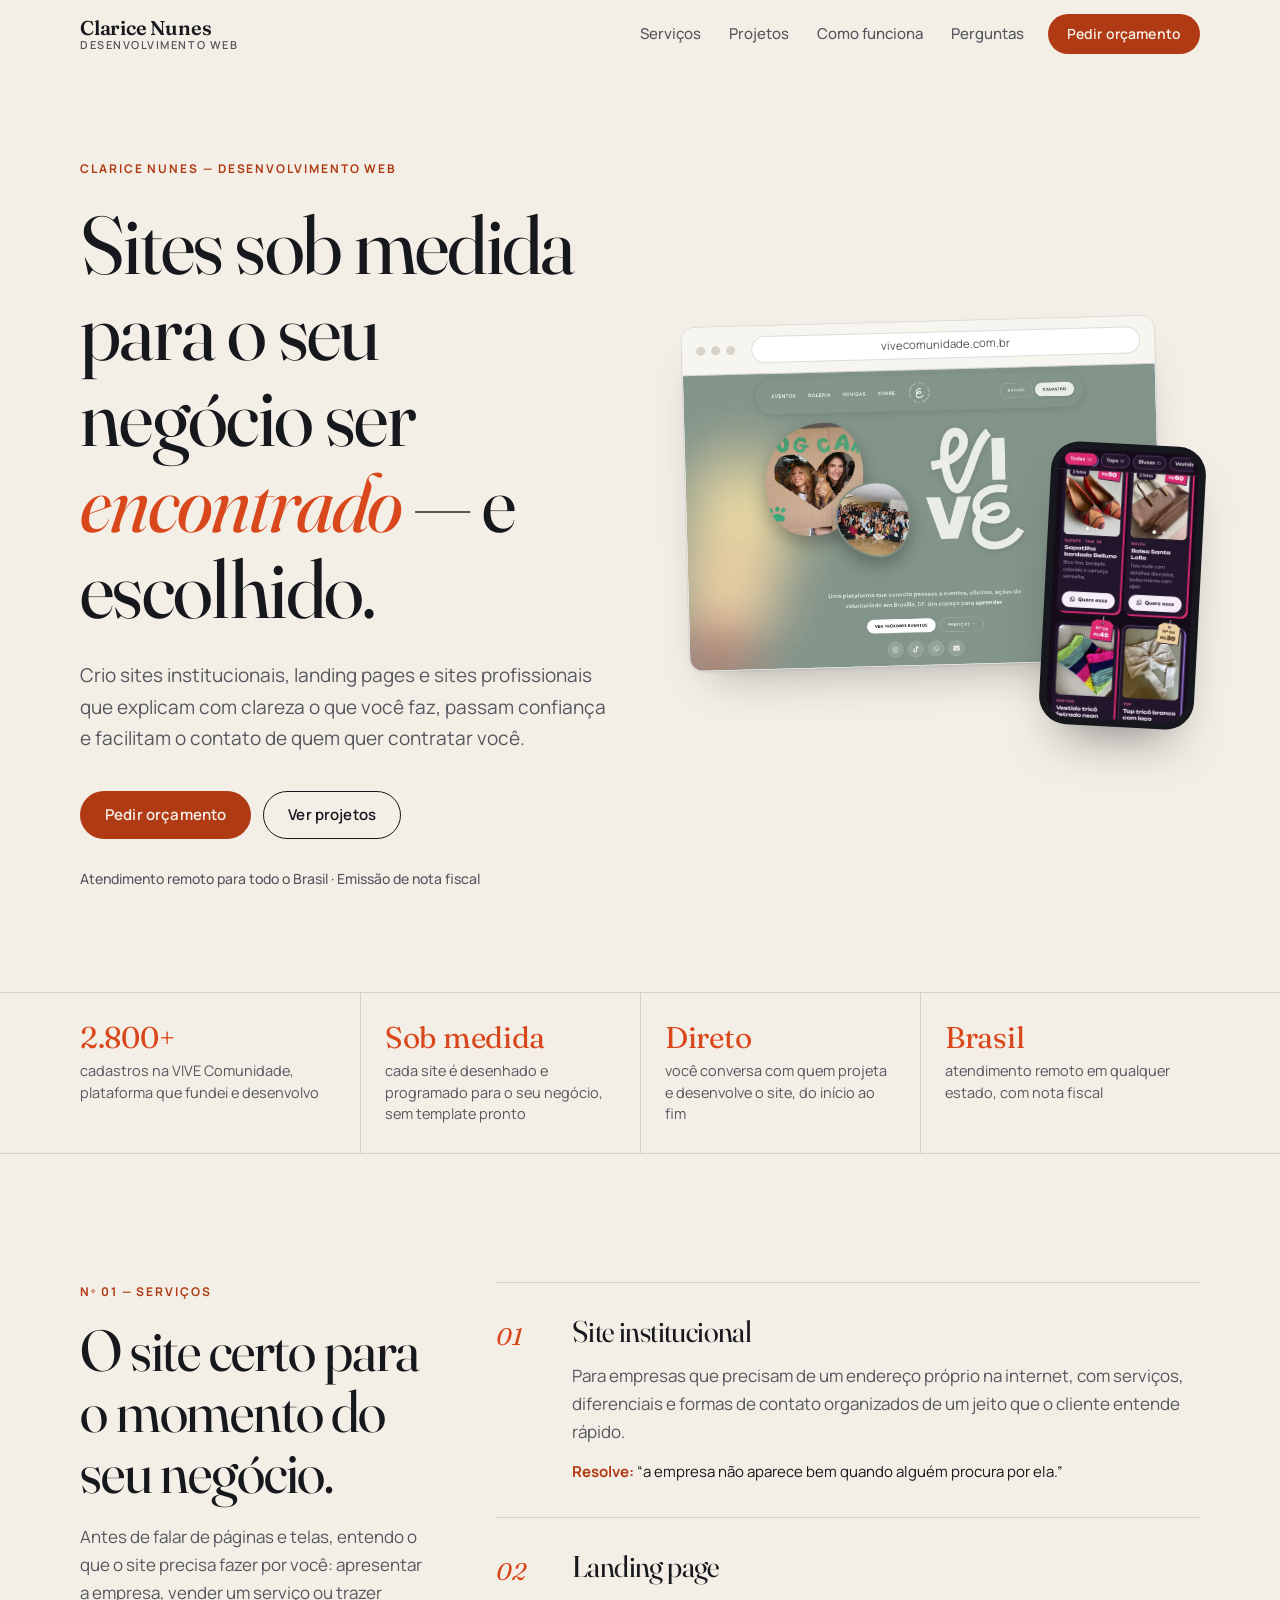
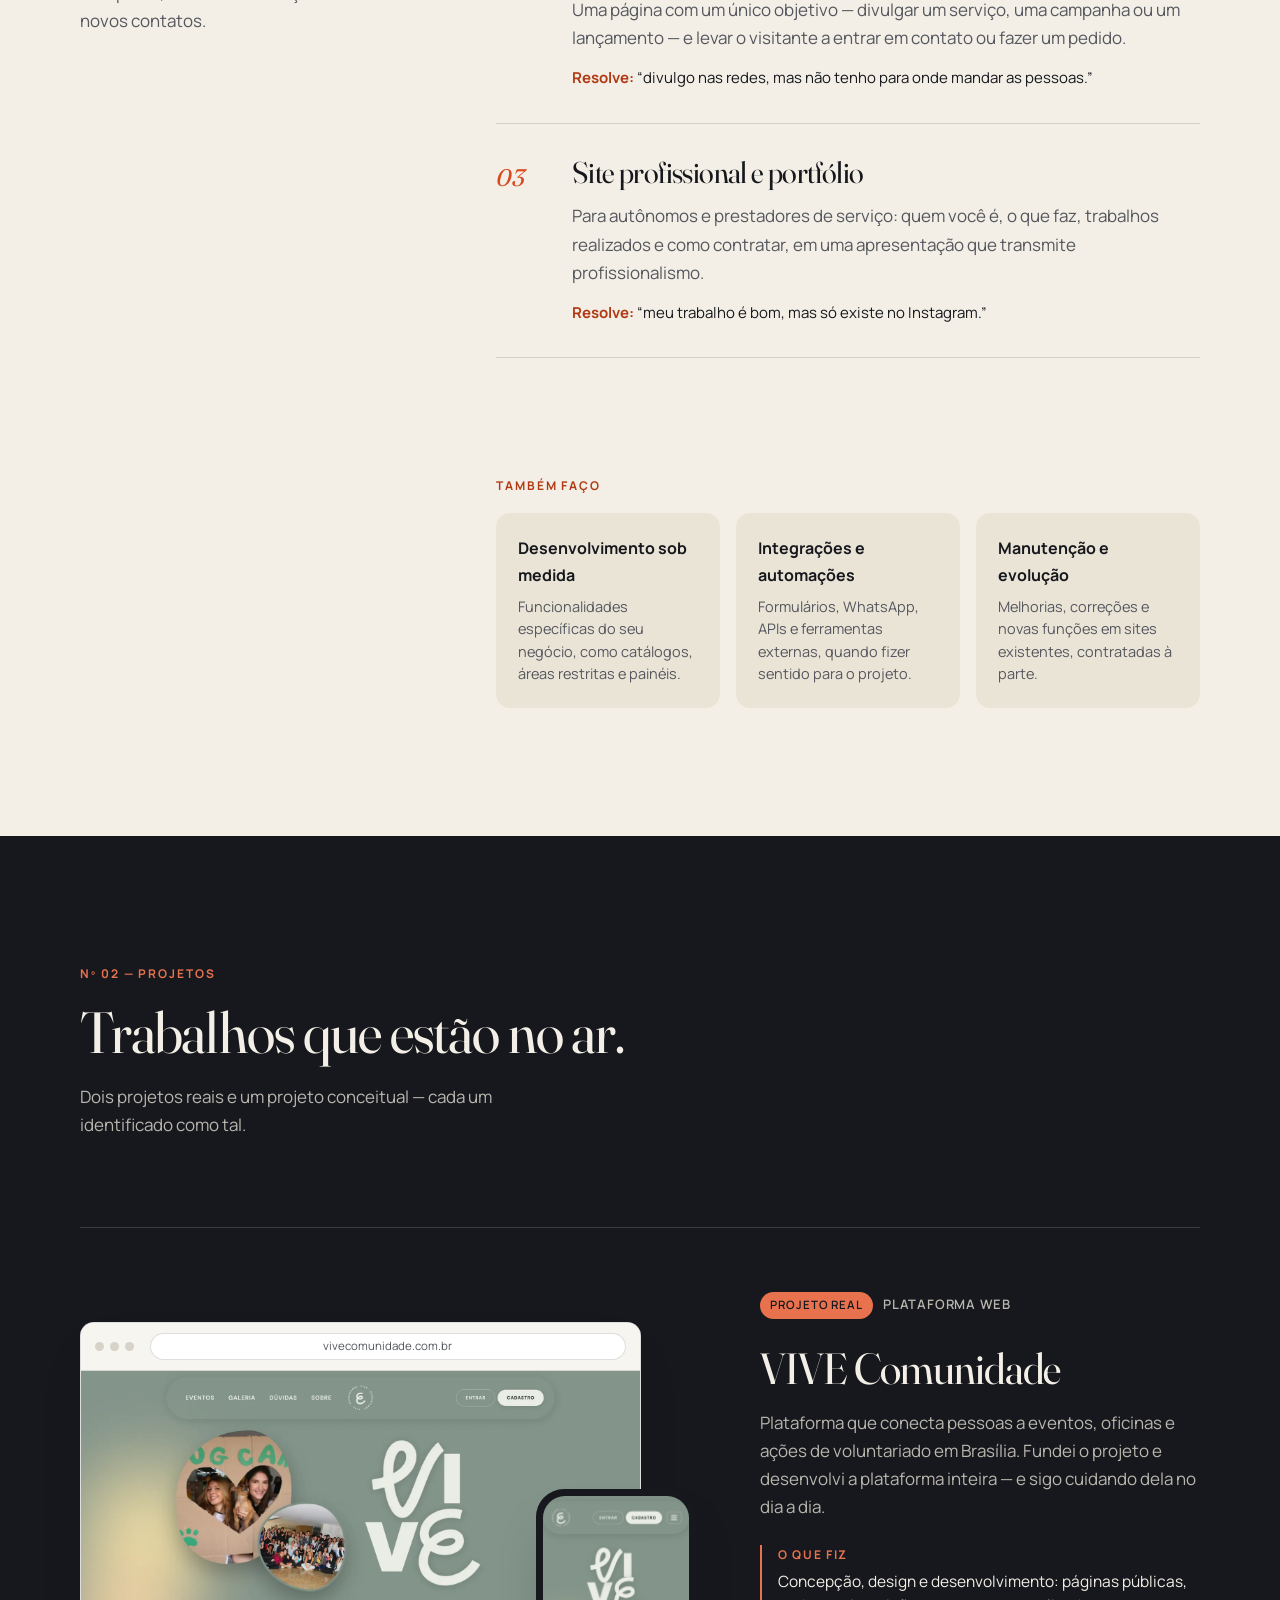
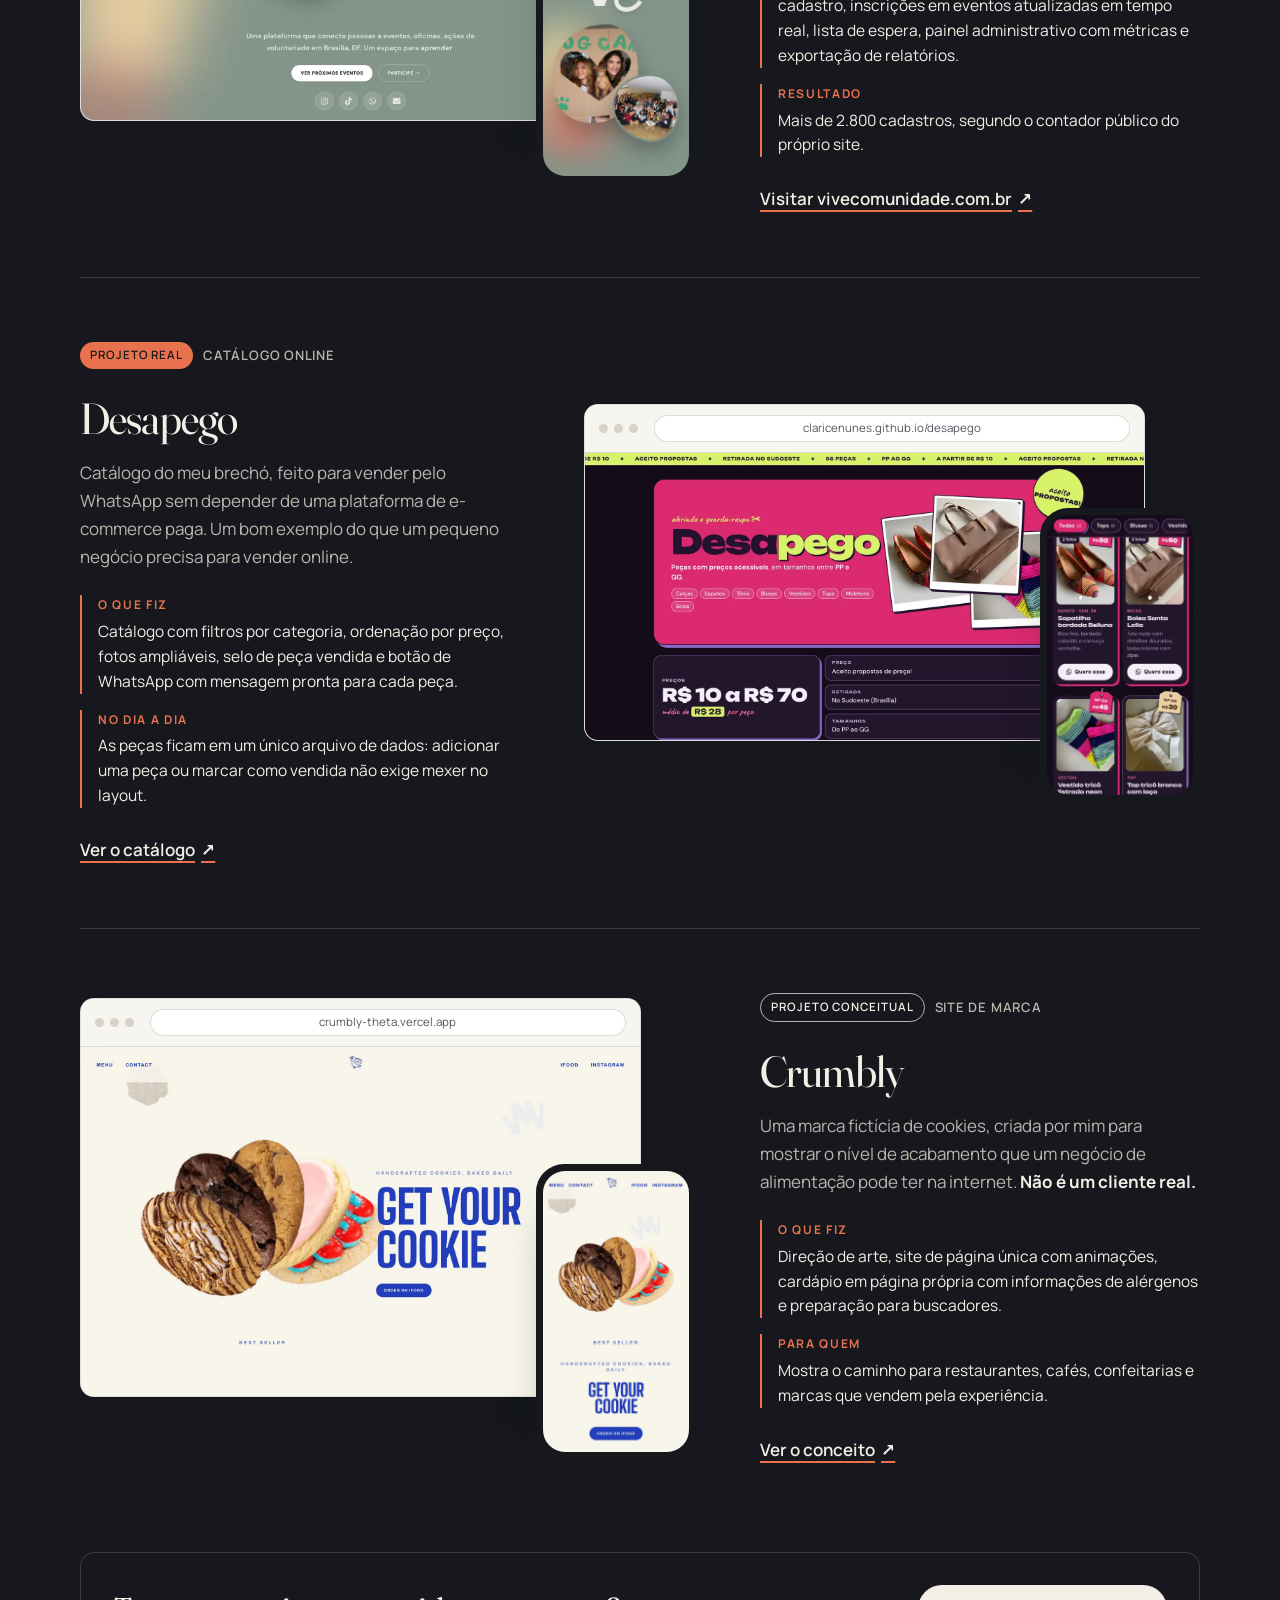
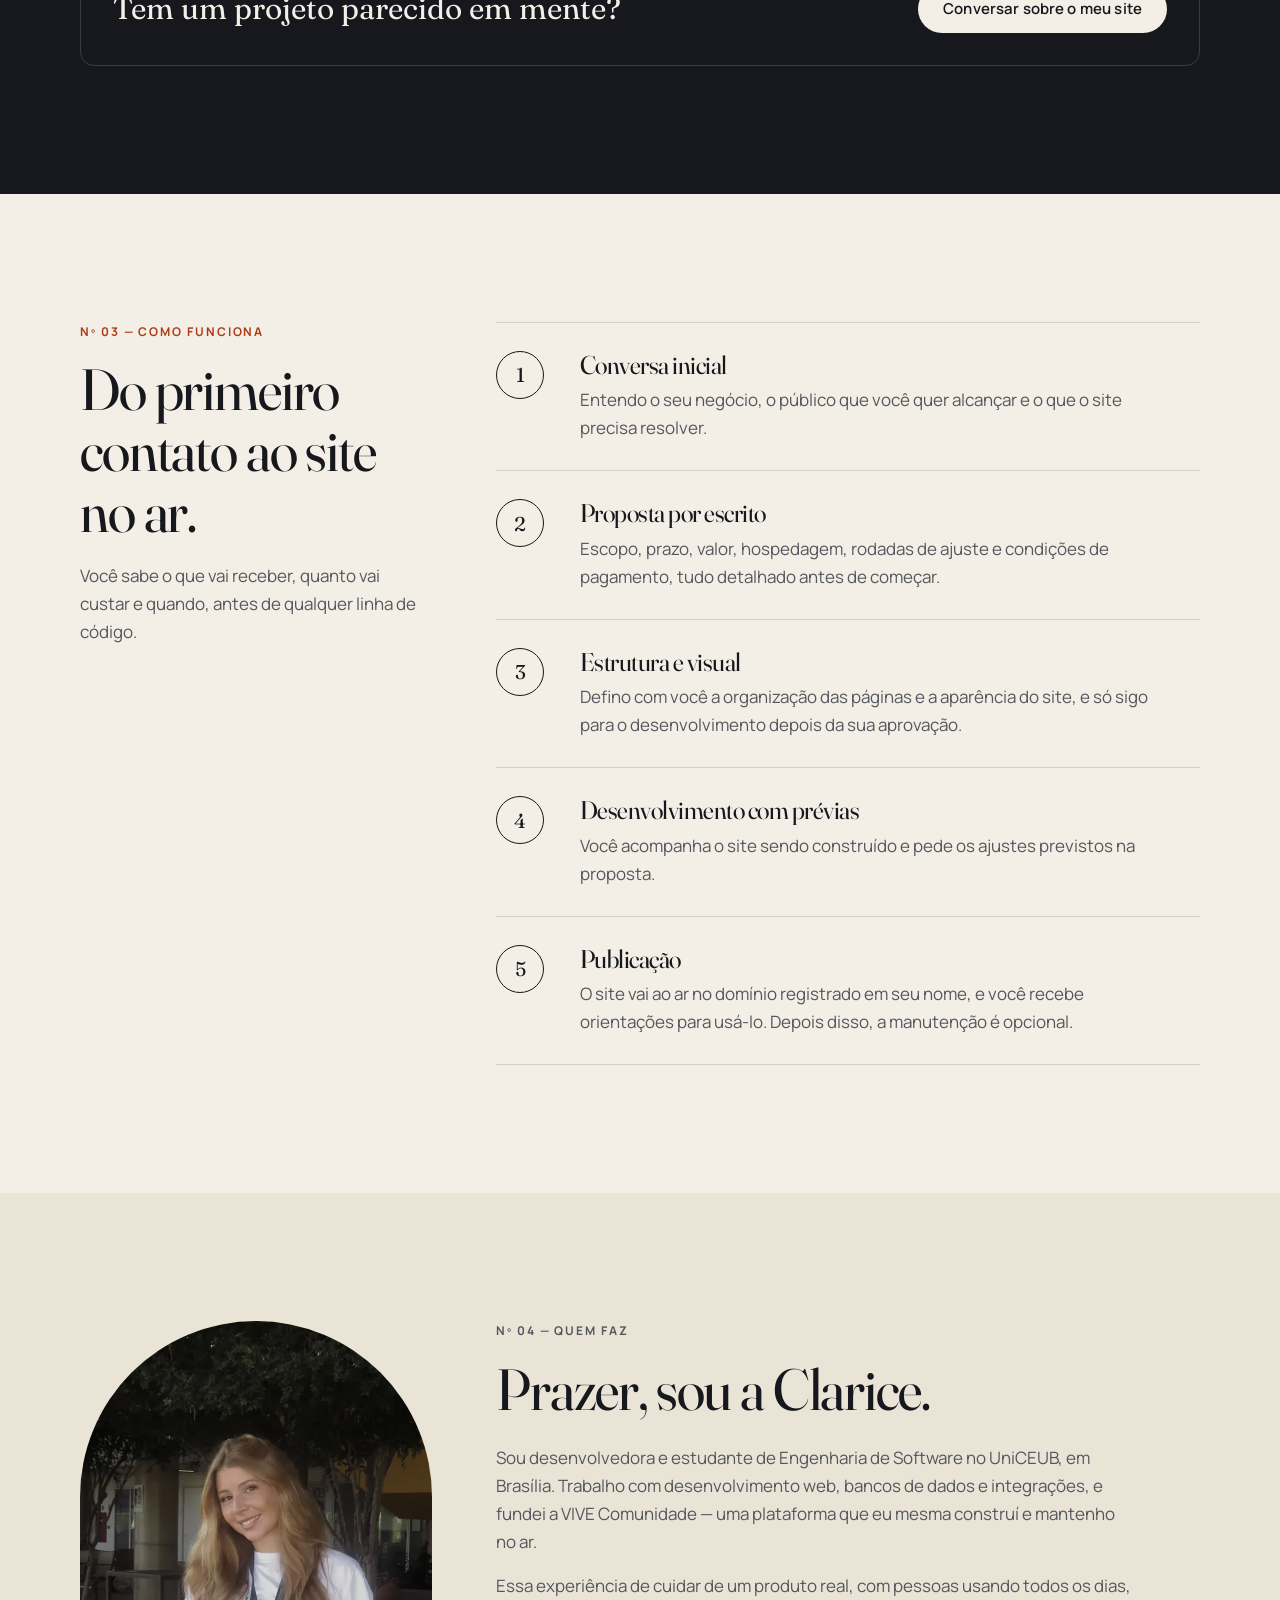
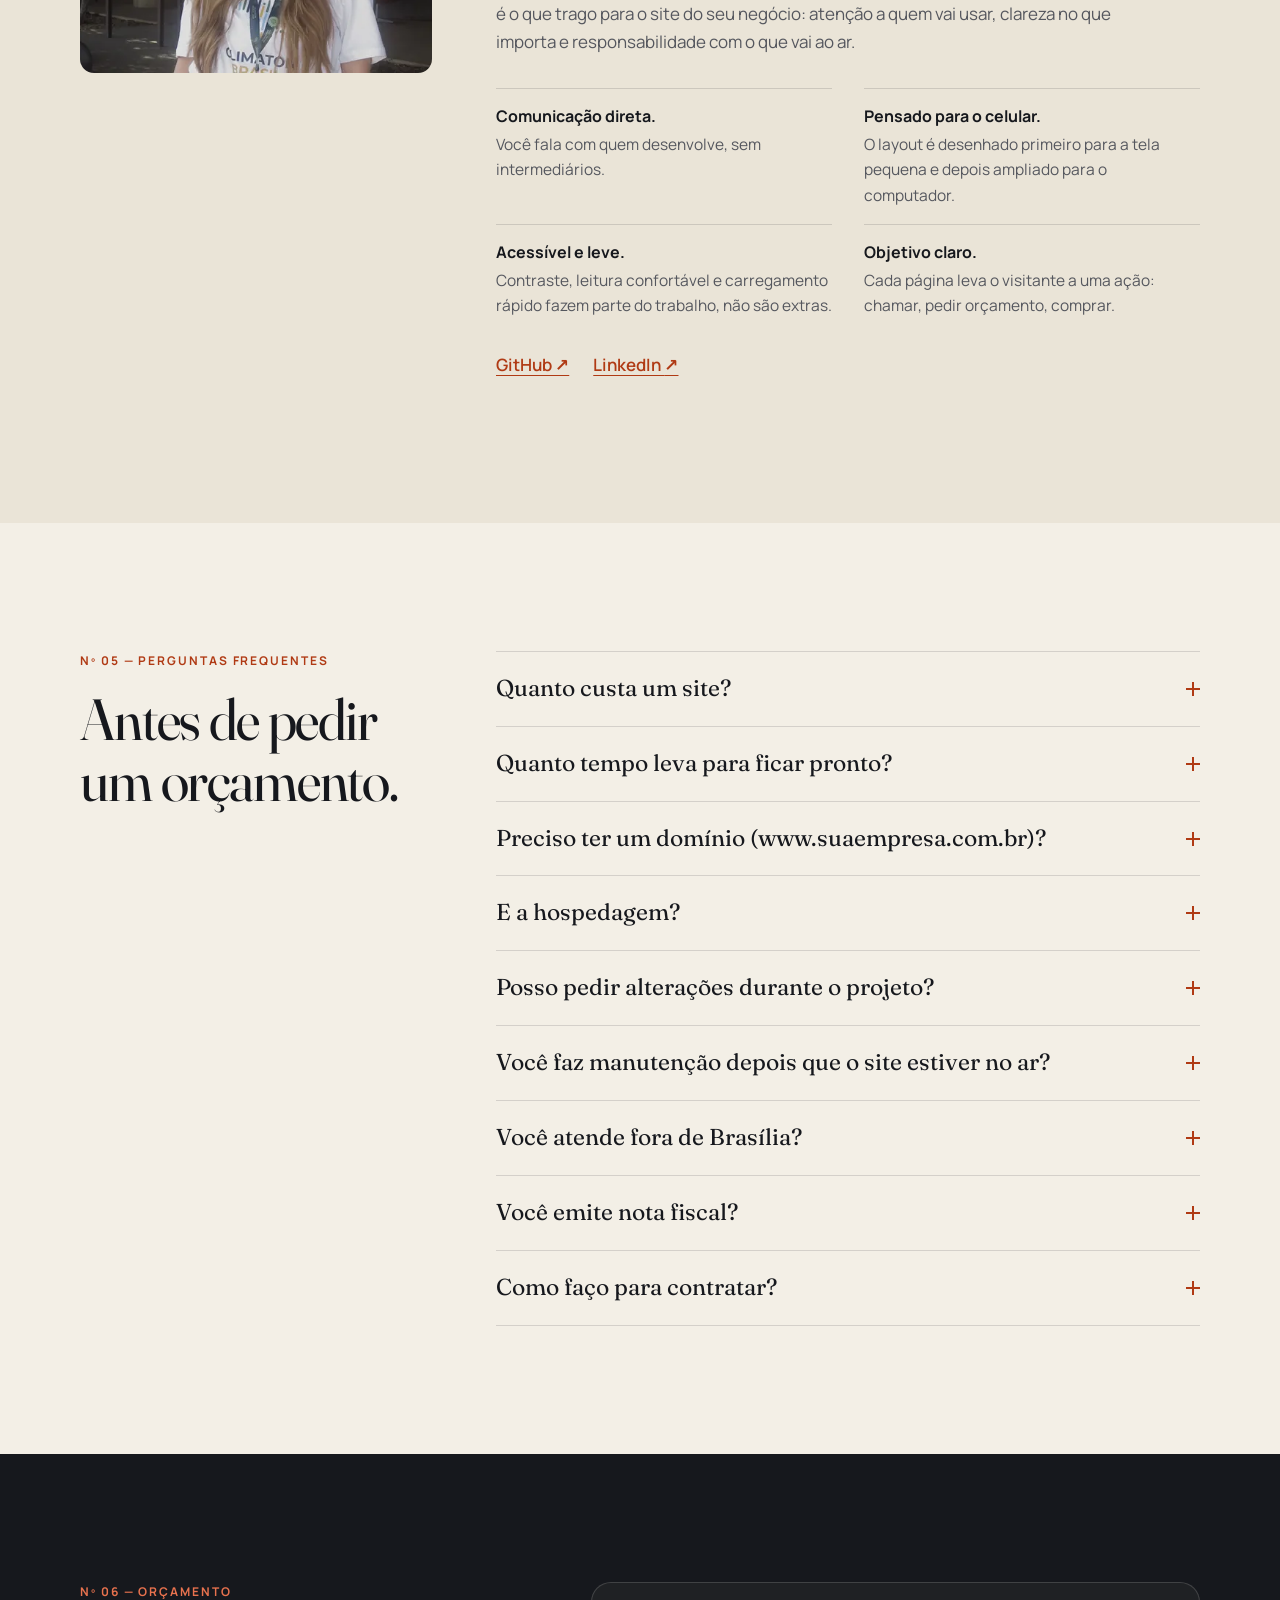
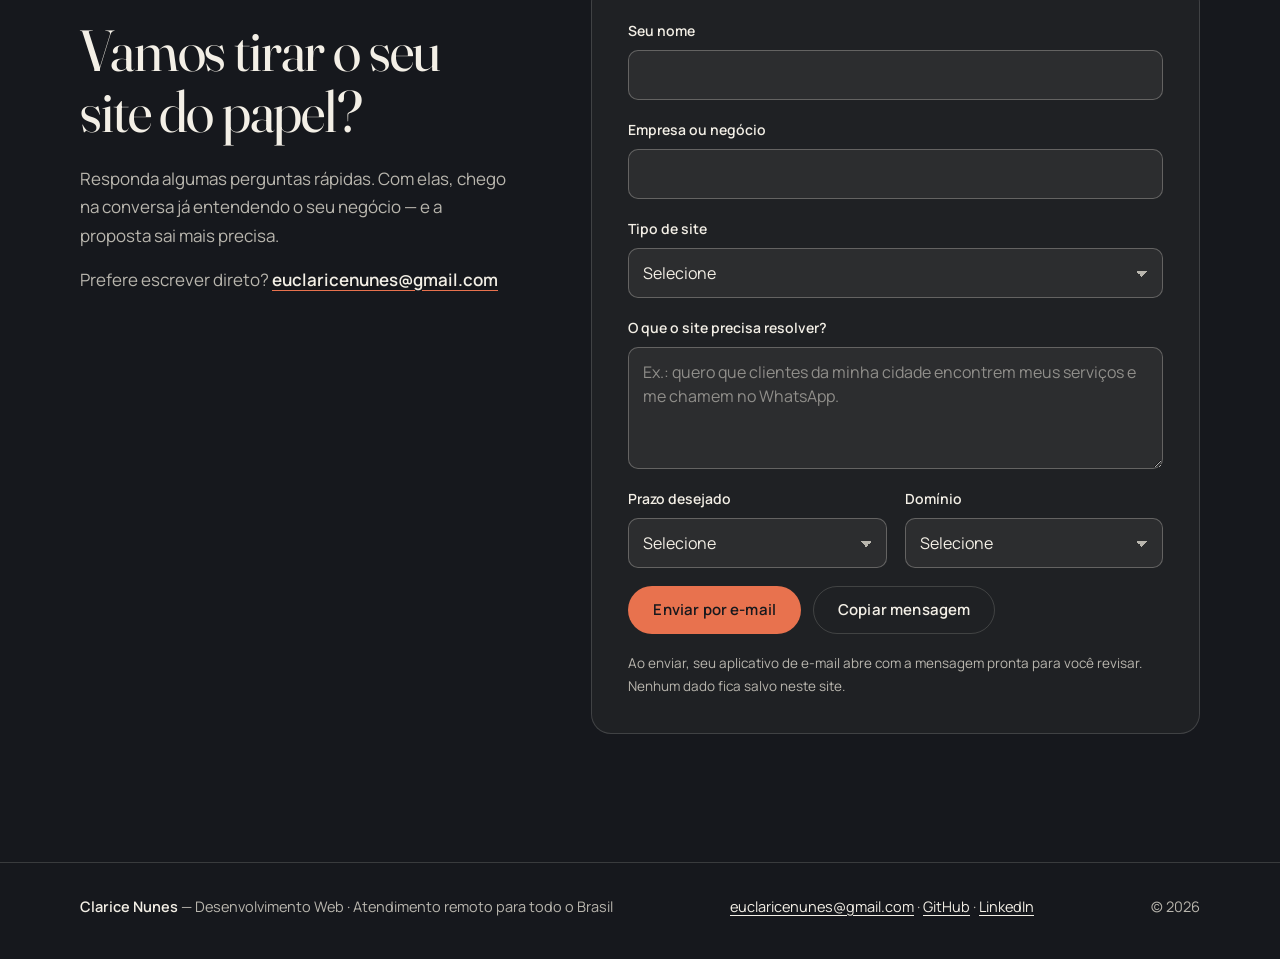
==== sites/index.html @ 747d2c9a "feat: add commercial web development site under /sites/ Standalone page (HTML, CSS and vanilla JS) p" ====
<!DOCTYPE html>
<html lang="pt-BR">
<head>
  <meta charset="UTF-8" />
  <meta name="viewport" content="width=device-width, initial-scale=1.0" />
  <title>Criação de sites sob medida para negócios — Clarice Nunes, Desenvolvimento Web</title>
  <meta name="description" content="Sites institucionais, landing pages e sites profissionais feitos sob medida para empresas, pequenos negócios e autônomos. Atendimento remoto para todo o Brasil, com proposta por escrito antes de começar." />
  <meta name="author" content="Clarice Nunes" />
  <link rel="canonical" href="https://claricenunes.github.io/sites/" />
  <meta name="theme-color" content="#F3EFE6" />

  <!-- Open Graph / compartilhamento -->
  <meta property="og:type" content="website" />
  <meta property="og:locale" content="pt_BR" />
  <meta property="og:site_name" content="Clarice Nunes — Desenvolvimento Web" />
  <meta property="og:title" content="Clarice Nunes — Desenvolvimento Web" />
  <meta property="og:description" content="Sites sob medida para o seu negócio ser encontrado — e escolhido. Atendimento remoto para todo o Brasil." />
  <meta property="og:url" content="https://claricenunes.github.io/sites/" />
  <meta property="og:image" content="https://claricenunes.github.io/sites/og-image.jpg" />
  <meta property="og:image:width" content="1200" />
  <meta property="og:image:height" content="630" />
  <meta property="og:image:alt" content="Clarice Nunes — Desenvolvimento Web. Sites sob medida para negócios." />
  <meta name="twitter:card" content="summary_large_image" />
  <meta name="twitter:title" content="Clarice Nunes — Desenvolvimento Web" />
  <meta name="twitter:description" content="Sites sob medida para o seu negócio ser encontrado — e escolhido." />
  <meta name="twitter:image" content="https://claricenunes.github.io/sites/og-image.jpg" />

  <link rel="icon" href="data:image/svg+xml,<svg xmlns='http://www.w3.org/2000/svg' viewBox='0 0 32 32'><rect width='32' height='32' rx='7' fill='%2316181D'/><text x='50%25' y='56%25' dominant-baseline='middle' text-anchor='middle' font-family='Georgia,serif' font-size='17' font-style='italic' fill='%23E8724E'>cn</text></svg>" />

  <link rel="preconnect" href="https://fonts.googleapis.com" />
  <link rel="preconnect" href="https://fonts.gstatic.com" crossorigin />
  <link href="https://fonts.googleapis.com/css2?family=Fraunces:ital,opsz,wght@0,9..144,400;0,9..144,600;1,9..144,400;1,9..144,600&family=Manrope:wght@400;500;600;700&display=swap" rel="stylesheet" />
  <link rel="stylesheet" href="styles.css" />
  <script>
    // Ativa a animação de entrada antes da primeira pintura, para o conteúdo não "piscar".
    if (!matchMedia('(prefers-reduced-motion: reduce)').matches && 'IntersectionObserver' in window) {
      document.documentElement.classList.add('motion');
    }
  </script>

  <script type="application/ld+json">
  {
    "@context": "https://schema.org",
    "@type": "Service",
    "name": "Desenvolvimento de sites sob medida",
    "serviceType": "Criação de sites",
    "description": "Sites institucionais, landing pages, sites profissionais e portfólios, desenvolvimento sob medida, integrações e manutenção de sites.",
    "url": "https://claricenunes.github.io/sites/",
    "areaServed": { "@type": "Country", "name": "Brasil" },
    "availableLanguage": "pt-BR",
    "provider": {
      "@type": "Person",
      "name": "Clarice Nunes",
      "jobTitle": "Desenvolvedora web",
      "url": "https://claricenunes.github.io/sites/",
      "sameAs": ["https://github.com/claricenunes", "https://linkedin.com/in/claricesnunes"]
    }
  }
  </script>
</head>
<body>
  <a class="skip-link" href="#conteudo">Pular para o conteúdo</a>

  <header class="site-header">
    <div class="wrap header-inner">
      <a href="#topo" class="brand" aria-label="Clarice Nunes — Desenvolvimento Web, início">
        <span class="brand-name">Clarice Nunes</span>
        <span class="brand-tag">Desenvolvimento Web</span>
      </a>
      <nav class="main-nav" aria-label="Seções">
        <a href="#servicos">Serviços</a>
        <a href="#projetos">Projetos</a>
        <a href="#processo">Como funciona</a>
        <a href="#perguntas">Perguntas</a>
      </nav>
      <a href="#contato" class="btn btn-primary btn-sm">Pedir orçamento</a>
    </div>
  </header>

  <main id="conteudo">

    <!-- ── Hero ── -->
    <section class="hero" id="topo" aria-labelledby="hero-title">
      <div class="wrap hero-grid">
        <div class="hero-copy">
          <p class="eyebrow reveal">Clarice Nunes — Desenvolvimento Web</p>
          <h1 id="hero-title" class="reveal">Sites sob medida para o seu negócio ser <em>encontrado</em> — e escolhido.</h1>
          <p class="hero-lead reveal">Crio sites institucionais, landing pages e sites profissionais que explicam com clareza o que você faz, passam confiança e facilitam o contato de quem quer contratar você.</p>
          <div class="hero-actions reveal">
            <a href="#contato" class="btn btn-primary">Pedir orçamento</a>
            <a href="#projetos" class="btn btn-ghost">Ver projetos</a>
          </div>
          <p class="hero-note reveal">Atendimento remoto para todo o Brasil · Emissão de nota fiscal</p>
        </div>
        <div class="hero-visual reveal" aria-hidden="true">
          <figure class="device-browser hero-browser">
            <div class="browser-bar"><span></span><span></span><span></span><p>vivecomunidade.com.br</p></div>
            <img src="img/vive-desktop.webp" alt="" width="1600" height="1000" fetchpriority="high" />
          </figure>
          <figure class="device-phone hero-phone">
            <img src="img/desapego-mobile.webp" alt="" width="600" height="1298" />
          </figure>
        </div>
      </div>
    </section>

    <!-- ── Credibilidade ── -->
    <section class="proof" aria-label="Em resumo">
      <ul class="wrap proof-list">
        <li class="reveal"><strong>2.800+</strong><span>cadastros na VIVE Comunidade, plataforma que fundei e desenvolvo</span></li>
        <li class="reveal"><strong>Sob medida</strong><span>cada site é desenhado e programado para o seu negócio, sem template pronto</span></li>
        <li class="reveal"><strong>Direto</strong><span>você conversa com quem projeta e desenvolve o site, do início ao fim</span></li>
        <li class="reveal"><strong>Brasil</strong><span>atendimento remoto em qualquer estado, com nota fiscal</span></li>
      </ul>
    </section>

    <!-- ── Serviços ── -->
    <section class="section" id="servicos" aria-labelledby="servicos-title">
      <div class="wrap section-grid">
        <header class="section-head">
          <p class="section-label">Nº 01 — Serviços</p>
          <h2 id="servicos-title" class="reveal">O site certo para o momento do seu negócio.</h2>
          <p class="section-intro reveal">Antes de falar de páginas e telas, entendo o que o site precisa fazer por você: apresentar a empresa, vender um serviço ou trazer novos contatos.</p>
        </header>

        <div class="services">
          <article class="service reveal">
            <span class="service-num">01</span>
            <h3>Site institucional</h3>
            <p>Para empresas que precisam de um endereço próprio na internet, com serviços, diferenciais e formas de contato organizados de um jeito que o cliente entende rápido.</p>
            <p class="service-for"><strong>Resolve:</strong> “a empresa não aparece bem quando alguém procura por ela.”</p>
          </article>
          <article class="service reveal">
            <span class="service-num">02</span>
            <h3>Landing page</h3>
            <p>Uma página com um único objetivo — divulgar um serviço, uma campanha ou um lançamento — e levar o visitante a entrar em contato ou fazer um pedido.</p>
            <p class="service-for"><strong>Resolve:</strong> “divulgo nas redes, mas não tenho para onde mandar as pessoas.”</p>
          </article>
          <article class="service reveal">
            <span class="service-num">03</span>
            <h3>Site profissional e portfólio</h3>
            <p>Para autônomos e prestadores de serviço: quem você é, o que faz, trabalhos realizados e como contratar, em uma apresentação que transmite profissionalismo.</p>
            <p class="service-for"><strong>Resolve:</strong> “meu trabalho é bom, mas só existe no Instagram.”</p>
          </article>
        </div>

        <div class="extras reveal">
          <h3 class="extras-title">Também faço</h3>
          <ul class="extras-list">
            <li><strong>Desenvolvimento sob medida</strong><span>Funcionalidades específicas do seu negócio, como catálogos, áreas restritas e painéis.</span></li>
            <li><strong>Integrações e automações</strong><span>Formulários, WhatsApp, APIs e ferramentas externas, quando fizer sentido para o projeto.</span></li>
            <li><strong>Manutenção e evolução</strong><span>Melhorias, correções e novas funções em sites existentes, contratadas à parte.</span></li>
          </ul>
        </div>
      </div>
    </section>

    <!-- ── Projetos ── -->
    <section class="section section-dark" id="projetos" aria-labelledby="projetos-title">
      <div class="wrap">
        <header class="section-head section-head-wide">
          <p class="section-label">Nº 02 — Projetos</p>
          <h2 id="projetos-title" class="reveal">Trabalhos que estão no ar.</h2>
          <p class="section-intro reveal">Dois projetos reais e um projeto conceitual — cada um identificado como tal.</p>
        </header>

        <article class="case" aria-labelledby="case-vive">
          <div class="case-visual reveal">
            <figure class="device-browser">
              <div class="browser-bar"><span></span><span></span><span></span><p>vivecomunidade.com.br</p></div>
              <img src="img/vive-desktop.webp" alt="Página inicial da VIVE Comunidade no computador: logotipo, fotos de eventos e chamada para ver os próximos eventos." width="1600" height="1000" loading="lazy" decoding="async" />
            </figure>
            <figure class="device-phone">
              <img src="img/vive-mobile.webp" alt="Página inicial da VIVE Comunidade no celular." width="600" height="1298" loading="lazy" decoding="async" />
            </figure>
          </div>
          <div class="case-body reveal">
            <p class="case-kind"><span class="badge">Projeto real</span> Plataforma web</p>
            <h3 id="case-vive">VIVE Comunidade</h3>
            <p>Plataforma que conecta pessoas a eventos, oficinas e ações de voluntariado em Brasília. Fundei o projeto e desenvolvi a plataforma inteira — e sigo cuidando dela no dia a dia.</p>
            <dl class="case-facts">
              <div><dt>O que fiz</dt><dd>Concepção, design e desenvolvimento: páginas públicas, cadastro, inscrições em eventos atualizadas em tempo real, lista de espera, painel administrativo com métricas e exportação de relatórios.</dd></div>
              <div><dt>Resultado</dt><dd>Mais de 2.800 cadastros, segundo o contador público do próprio site.</dd></div>
            </dl>
            <a class="case-link" href="https://vivecomunidade.com.br" target="_blank" rel="noopener">Visitar vivecomunidade.com.br <span aria-hidden="true">↗</span></a>
          </div>
        </article>

        <article class="case case-flip" aria-labelledby="case-desapego">
          <div class="case-visual reveal">
            <figure class="device-browser">
              <div class="browser-bar"><span></span><span></span><span></span><p>claricenunes.github.io/desapego</p></div>
              <img src="img/desapego-desktop.webp" alt="Catálogo Desapego no computador: título, fotos de peças e faixa de preços." width="1600" height="822" loading="lazy" decoding="async" />
            </figure>
            <figure class="device-phone">
              <img src="img/desapego-mobile.webp" alt="Catálogo Desapego no celular: filtros por categoria e peças com botão “Quero essa” para chamar no WhatsApp." width="600" height="1298" loading="lazy" decoding="async" />
            </figure>
          </div>
          <div class="case-body reveal">
            <p class="case-kind"><span class="badge">Projeto real</span> Catálogo online</p>
            <h3 id="case-desapego">Desapego</h3>
            <p>Catálogo do meu brechó, feito para vender pelo WhatsApp sem depender de uma plataforma de e-commerce paga. Um bom exemplo do que um pequeno negócio precisa para vender online.</p>
            <dl class="case-facts">
              <div><dt>O que fiz</dt><dd>Catálogo com filtros por categoria, ordenação por preço, fotos ampliáveis, selo de peça vendida e botão de WhatsApp com mensagem pronta para cada peça.</dd></div>
              <div><dt>No dia a dia</dt><dd>As peças ficam em um único arquivo de dados: adicionar uma peça ou marcar como vendida não exige mexer no layout.</dd></div>
            </dl>
            <a class="case-link" href="https://claricenunes.github.io/desapego/" target="_blank" rel="noopener">Ver o catálogo <span aria-hidden="true">↗</span></a>
          </div>
        </article>

        <article class="case" aria-labelledby="case-crumbly">
          <div class="case-visual reveal">
            <figure class="device-browser">
              <div class="browser-bar"><span></span><span></span><span></span><p>crumbly-theta.vercel.app</p></div>
              <img src="img/crumbly-desktop.webp" alt="Site conceitual Crumbly no computador: cookies em destaque e a chamada “Get your cookie”." width="1600" height="1000" loading="lazy" decoding="async" />
            </figure>
            <figure class="device-phone">
              <img src="img/crumbly-mobile.webp" alt="Site conceitual Crumbly no celular." width="600" height="1298" loading="lazy" decoding="async" />
            </figure>
          </div>
          <div class="case-body reveal">
            <p class="case-kind"><span class="badge badge-concept">Projeto conceitual</span> Site de marca</p>
            <h3 id="case-crumbly">Crumbly</h3>
            <p>Uma marca fictícia de cookies, criada por mim para mostrar o nível de acabamento que um negócio de alimentação pode ter na internet. <strong>Não é um cliente real.</strong></p>
            <dl class="case-facts">
              <div><dt>O que fiz</dt><dd>Direção de arte, site de página única com animações, cardápio em página própria com informações de alérgenos e preparação para buscadores.</dd></div>
              <div><dt>Para quem</dt><dd>Mostra o caminho para restaurantes, cafés, confeitarias e marcas que vendem pela experiência.</dd></div>
            </dl>
            <a class="case-link" href="https://crumbly-theta.vercel.app" target="_blank" rel="noopener">Ver o conceito <span aria-hidden="true">↗</span></a>
          </div>
        </article>

        <div class="inline-cta reveal">
          <p>Tem um projeto parecido em mente?</p>
          <a href="#contato" class="btn btn-light">Conversar sobre o meu site</a>
        </div>
      </div>
    </section>

    <!-- ── Processo ── -->
    <section class="section" id="processo" aria-labelledby="processo-title">
      <div class="wrap section-grid">
        <header class="section-head">
          <p class="section-label">Nº 03 — Como funciona</p>
          <h2 id="processo-title" class="reveal">Do primeiro contato ao site no ar.</h2>
          <p class="section-intro reveal">Você sabe o que vai receber, quanto vai custar e quando, antes de qualquer linha de código.</p>
        </header>
        <ol class="steps">
          <li class="step reveal">
            <span class="step-num">1</span>
            <div><h3>Conversa inicial</h3><p>Entendo o seu negócio, o público que você quer alcançar e o que o site precisa resolver.</p></div>
          </li>
          <li class="step reveal">
            <span class="step-num">2</span>
            <div><h3>Proposta por escrito</h3><p>Escopo, prazo, valor, hospedagem, rodadas de ajuste e condições de pagamento, tudo detalhado antes de começar.</p></div>
          </li>
          <li class="step reveal">
            <span class="step-num">3</span>
            <div><h3>Estrutura e visual</h3><p>Defino com você a organização das páginas e a aparência do site, e só sigo para o desenvolvimento depois da sua aprovação.</p></div>
          </li>
          <li class="step reveal">
            <span class="step-num">4</span>
            <div><h3>Desenvolvimento com prévias</h3><p>Você acompanha o site sendo construído e pede os ajustes previstos na proposta.</p></div>
          </li>
          <li class="step reveal">
            <span class="step-num">5</span>
            <div><h3>Publicação</h3><p>O site vai ao ar no domínio registrado em seu nome, e você recebe orientações para usá-lo. Depois disso, a manutenção é opcional.</p></div>
          </li>
        </ol>
      </div>
    </section>

    <!-- ── Sobre ── -->
    <section class="section section-tint" id="sobre" aria-labelledby="sobre-title">
      <div class="wrap about">
        <div class="about-photo reveal">
          <img src="img/clarice.webp" alt="Clarice Nunes" width="480" height="480" loading="lazy" decoding="async" />
        </div>
        <div class="about-body">
          <p class="section-label">Nº 04 — Quem faz</p>
          <h2 id="sobre-title" class="reveal">Prazer, sou a Clarice.</h2>
          <p class="reveal">Sou desenvolvedora e estudante de Engenharia de Software no UniCEUB, em Brasília. Trabalho com desenvolvimento web, bancos de dados e integrações, e fundei a VIVE Comunidade — uma plataforma que eu mesma construí e mantenho no ar.</p>
          <p class="reveal">Essa experiência de cuidar de um produto real, com pessoas usando todos os dias, é o que trago para o site do seu negócio: atenção a quem vai usar, clareza no que importa e responsabilidade com o que vai ao ar.</p>
          <ul class="values reveal">
            <li><strong>Comunicação direta.</strong> Você fala com quem desenvolve, sem intermediários.</li>
            <li><strong>Pensado para o celular.</strong> O layout é desenhado primeiro para a tela pequena e depois ampliado para o computador.</li>
            <li><strong>Acessível e leve.</strong> Contraste, leitura confortável e carregamento rápido fazem parte do trabalho, não são extras.</li>
            <li><strong>Objetivo claro.</strong> Cada página leva o visitante a uma ação: chamar, pedir orçamento, comprar.</li>
          </ul>
          <p class="about-links reveal">
            <a href="https://github.com/claricenunes" target="_blank" rel="noopener">GitHub <span aria-hidden="true">↗</span></a>
            <a href="https://linkedin.com/in/claricesnunes" target="_blank" rel="noopener">LinkedIn <span aria-hidden="true">↗</span></a>
          </p>
        </div>
      </div>
    </section>

    <!-- ── FAQ ── -->
    <section class="section" id="perguntas" aria-labelledby="perguntas-title">
      <div class="wrap section-grid">
        <header class="section-head">
          <p class="section-label">Nº 05 — Perguntas frequentes</p>
          <h2 id="perguntas-title" class="reveal">Antes de pedir um orçamento.</h2>
        </header>
        <div class="faq reveal">
          <details>
            <summary>Quanto custa um site?</summary>
            <p>Depende do que o site precisa ter: número de páginas, funcionalidades, integrações e conteúdo. Por isso não trabalho com tabela fixa. Depois da conversa inicial, envio uma proposta por escrito com escopo, valor e condições.</p>
          </details>
          <details>
            <summary>Quanto tempo leva para ficar pronto?</summary>
            <p>O prazo varia com o tamanho do projeto e com a entrega de textos e imagens. Ele é definido na proposta, junto com as etapas, para você saber o que esperar em cada momento.</p>
          </details>
          <details>
            <summary>Preciso ter um domínio (www.suaempresa.com.br)?</summary>
            <p>Não precisa ter antes de começar. O domínio é sempre registrado em nome do cliente — ele é seu. Se você ainda não tem, explico como registrar.</p>
          </details>
          <details>
            <summary>E a hospedagem?</summary>
            <p>A hospedagem é definida caso a caso, de acordo com o tipo de site. As opções e os custos envolvidos aparecem na proposta, antes de qualquer decisão.</p>
          </details>
          <details>
            <summary>Posso pedir alterações durante o projeto?</summary>
            <p>Sim. O número de rodadas de ajuste é definido no escopo de cada proposta, para que fique claro o que está incluído.</p>
          </details>
          <details>
            <summary>Você faz manutenção depois que o site estiver no ar?</summary>
            <p>Faço. A manutenção é um serviço opcional, contratado separadamente, para melhorias, correções e novas funções.</p>
          </details>
          <details>
            <summary>Você atende fora de Brasília?</summary>
            <p>Sim, atendo todo o Brasil de forma remota, por mensagens, e-mail e chamadas de vídeo.</p>
          </details>
          <details>
            <summary>Você emite nota fiscal?</summary>
            <p>Sim, emito nota fiscal pelos serviços prestados.</p>
          </details>
          <details>
            <summary>Como faço para contratar?</summary>
            <p>Conte um pouco sobre o seu negócio no formulário abaixo. Eu respondo para marcarmos a conversa inicial e, a partir dela, envio a proposta. O trabalho começa depois que você aprova.</p>
          </details>
        </div>
      </div>
    </section>

    <!-- ── Contato ── -->
    <section class="section section-dark contact" id="contato" aria-labelledby="contato-title">
      <div class="wrap contact-grid">
        <div class="contact-copy">
          <p class="section-label">Nº 06 — Orçamento</p>
          <h2 id="contato-title" class="reveal">Vamos tirar o seu site do papel?</h2>
          <p class="reveal">Responda algumas perguntas rápidas. Com elas, chego na conversa já entendendo o seu negócio — e a proposta sai mais precisa.</p>
          <p class="contact-alt reveal">Prefere escrever direto? <a href="mailto:euclaricenunes@gmail.com" data-email-link>euclaricenunes@gmail.com</a></p>
          <a href="#" class="contact-wa reveal" data-whatsapp-link hidden>Chamar no WhatsApp <span aria-hidden="true">↗</span></a>
        </div>

        <form class="brief reveal" id="briefing" novalidate>
          <div class="field">
            <label for="f-nome">Seu nome</label>
            <input id="f-nome" name="nome" type="text" autocomplete="name" required />
          </div>
          <div class="field">
            <label for="f-negocio">Empresa ou negócio</label>
            <input id="f-negocio" name="negocio" type="text" autocomplete="organization" required />
          </div>
          <div class="field">
            <label for="f-tipo">Tipo de site</label>
            <select id="f-tipo" name="tipo" required>
              <option value="">Selecione</option>
              <option>Site institucional</option>
              <option>Landing page</option>
              <option>Site profissional ou portfólio</option>
              <option>Desenvolvimento sob medida</option>
              <option>Manutenção de um site existente</option>
              <option>Ainda não sei</option>
            </select>
          </div>
          <div class="field">
            <label for="f-objetivo">O que o site precisa resolver?</label>
            <textarea id="f-objetivo" name="objetivo" rows="4" required placeholder="Ex.: quero que clientes da minha cidade encontrem meus serviços e me chamem no WhatsApp."></textarea>
          </div>
          <div class="field-row">
            <div class="field">
              <label for="f-prazo">Prazo desejado</label>
              <select id="f-prazo" name="prazo" required>
                <option value="">Selecione</option>
                <option>O quanto antes</option>
                <option>Em até 1 mês</option>
                <option>Entre 1 e 3 meses</option>
                <option>Sem prazo definido</option>
              </select>
            </div>
            <div class="field">
              <label for="f-dominio">Domínio</label>
              <select id="f-dominio" name="dominio" required>
                <option value="">Selecione</option>
                <option>Já tenho domínio</option>
                <option>Ainda não tenho</option>
                <option>Não sei o que é</option>
              </select>
            </div>
          </div>
          <p class="form-error" id="form-error" role="alert" hidden>Preencha todos os campos para montar a mensagem.</p>
          <div class="form-actions">
            <button type="submit" class="btn btn-primary" id="brief-submit">Enviar por e-mail</button>
            <button type="button" class="btn btn-outline-light" id="brief-copy">Copiar mensagem</button>
          </div>
          <p class="form-note" id="form-note">Ao enviar, seu aplicativo de e-mail abre com a mensagem pronta para você revisar. Nenhum dado fica salvo neste site.</p>
          <p class="form-status" id="form-status" role="status" aria-live="polite"></p>
        </form>
      </div>
    </section>
  </main>

  <footer class="site-footer">
    <div class="wrap footer-inner">
      <p><strong>Clarice Nunes</strong> — Desenvolvimento Web · Atendimento remoto para todo o Brasil</p>
      <p><a href="mailto:euclaricenunes@gmail.com" data-email-link>euclaricenunes@gmail.com</a> · <a href="https://github.com/claricenunes" target="_blank" rel="noopener">GitHub</a> · <a href="https://linkedin.com/in/claricesnunes" target="_blank" rel="noopener">LinkedIn</a></p>
      <p class="footer-year">© <span id="year">2026</span></p>
    </div>
  </footer>

  <a href="#contato" class="sticky-cta" id="sticky-cta">Pedir orçamento</a>

  <script src="main.js" defer></script>
</body>
</html>
---- sites/styles.css ----
/* ─────────────────────────────────────────────────────────────
   Clarice Nunes — Desenvolvimento Web
   Identidade própria, independente do portfólio profissional (../).
   Contraste: --accent só em títulos grandes e marcas decorativas;
   texto e botões pequenos usam --accent-dark (5.3:1 sobre o papel).
   ───────────────────────────────────────────────────────────── */

:root {
  --paper: #F3EFE6;
  --paper-2: #EAE4D7;
  --ink: #16181D;
  --muted: #55575E;
  --line: rgba(22, 24, 29, .14);
  --accent: #D9481C;
  --accent-dark: #B03A14;
  --accent-on-ink: #E8724E;
  --paper-muted: #B9B6AE;
  --line-on-ink: rgba(243, 239, 230, .16);

  --serif: 'Fraunces', Georgia, 'Times New Roman', serif;
  --sans: 'Manrope', system-ui, -apple-system, 'Segoe UI', sans-serif;
  --ease: cubic-bezier(.2, .7, .2, 1);
  --wrap: 1200px;
  --gutter: clamp(16px, 4vw, 40px);
  --radius: 14px;
}

*, *::before, *::after { box-sizing: border-box; }
* { margin: 0; padding: 0; }

html { scroll-behavior: smooth; scroll-padding-top: 84px; -webkit-text-size-adjust: 100%; }
body {
  background: var(--paper);
  color: var(--ink);
  font-family: var(--sans);
  font-size: 17px;
  line-height: 1.65;
  -webkit-font-smoothing: antialiased;
  overflow-x: clip;
}
[hidden] { display: none !important; } /* nenhuma regra de display pode reexibir algo oculto */
img { display: block; max-width: 100%; height: auto; }
a { color: inherit; }
ul, ol { list-style: none; }
::selection { background: rgba(217, 72, 28, .2); }

:focus-visible { outline: 3px solid var(--accent-dark); outline-offset: 3px; border-radius: 4px; }
.section-dark :focus-visible, .site-footer :focus-visible { outline-color: var(--accent-on-ink); }

.wrap { max-width: var(--wrap); margin: 0 auto; padding: 0 var(--gutter); }

.skip-link {
  position: absolute; left: 12px; top: -60px; z-index: 100;
  background: var(--ink); color: var(--paper); padding: 10px 16px; border-radius: 8px; text-decoration: none;
}
.skip-link:focus { top: 12px; }

/* ── Botões ── */
.btn {
  display: inline-flex; align-items: center; justify-content: center; gap: 8px;
  min-height: 48px; padding: 12px 24px; border-radius: 999px;
  font: 600 15px/1.2 var(--sans); letter-spacing: .01em; text-decoration: none;
  border: 1.5px solid transparent; cursor: pointer;
  transition: background-color .25s var(--ease), color .25s var(--ease), border-color .25s var(--ease), transform .25s var(--ease);
}
.btn:active { transform: translateY(1px); }
.btn-primary { background: var(--accent-dark); color: var(--paper); }
.btn-primary:hover { background: var(--ink); }
.section-dark .btn-primary:hover { background: var(--paper); color: var(--ink); }
.btn-ghost { border-color: var(--ink); color: var(--ink); background: transparent; }
.btn-ghost:hover { background: var(--ink); color: var(--paper); }
.btn-light { background: var(--paper); color: var(--ink); }
.btn-light:hover { background: var(--accent-on-ink); color: var(--ink); }
.btn-outline-light { border-color: var(--line-on-ink); color: var(--paper); background: transparent; }
.btn-outline-light:hover { border-color: var(--paper); }
.btn-sm { min-height: 40px; padding: 8px 18px; font-size: 14px; }

/* ── Cabeçalho ── */
.site-header {
  position: sticky; top: 0; z-index: 50;
  background: rgba(243, 239, 230, .92);
  -webkit-backdrop-filter: saturate(140%) blur(10px); backdrop-filter: saturate(140%) blur(10px);
  border-bottom: 1px solid transparent;
  transition: border-color .3s;
}
.site-header.scrolled { border-bottom-color: var(--line); }
.header-inner { display: flex; align-items: center; gap: 24px; min-height: 68px; }
.brand { display: flex; flex-direction: column; text-decoration: none; line-height: 1.1; margin-right: auto; }
.brand-name { font-family: var(--serif); font-size: 20px; font-weight: 600; letter-spacing: -.01em; }
.brand-tag { font-size: 11px; font-weight: 600; letter-spacing: .14em; text-transform: uppercase; color: var(--muted); }
.main-nav { display: flex; gap: 28px; }
.main-nav a { font-size: 15px; font-weight: 500; text-decoration: none; color: var(--muted); transition: color .2s; }
.main-nav a:hover { color: var(--ink); }

/* ── Tipografia editorial ── */
h1, h2, h3 { font-family: var(--serif); font-weight: 400; letter-spacing: -.02em; line-height: 1.05; font-variation-settings: 'opsz' 144; }
h1 { font-size: clamp(42px, 6.4vw, 84px); }
h2 { font-size: clamp(34px, 4.6vw, 58px); }
h3 { font-size: clamp(24px, 2.4vw, 30px); line-height: 1.15; }
h1 em, h2 em { font-style: italic; color: var(--accent); }

.eyebrow, .section-label {
  font-size: 12px; font-weight: 700; letter-spacing: .16em; text-transform: uppercase; color: var(--accent-dark);
}
.section-dark .section-label { color: var(--accent-on-ink); }

/* ── Hero ── */
.hero { padding: clamp(40px, 7vw, 96px) 0 clamp(56px, 8vw, 112px); }
.hero-grid { display: grid; grid-template-columns: minmax(0, 1.05fr) minmax(0, 1fr); gap: clamp(32px, 5vw, 72px); align-items: center; }
.hero .eyebrow { margin-bottom: 24px; }
.hero h1 { margin-bottom: 28px; }
.hero-lead { font-size: clamp(17px, 1.5vw, 19px); color: var(--muted); max-width: 540px; margin-bottom: 36px; }
.hero-actions { display: flex; flex-wrap: wrap; gap: 12px; margin-bottom: 28px; }
.hero-note { font-size: 14px; font-weight: 500; color: var(--muted); }

.hero-visual { position: relative; padding-bottom: 12%; padding-right: 8%; }
.hero-browser { transform: rotate(-1.5deg); }
.hero-phone { position: absolute; right: 0; bottom: 0; width: 30%; transform: rotate(3deg); }

/* ── Molduras de dispositivo ── */
.device-browser {
  background: #fff; border-radius: var(--radius); overflow: hidden;
  border: 1px solid var(--line);
  box-shadow: 0 1px 2px rgba(22, 24, 29, .06), 0 24px 48px -24px rgba(22, 24, 29, .35);
}
.browser-bar { display: flex; align-items: center; gap: 6px; padding: 10px 14px; background: #F7F5F0; border-bottom: 1px solid var(--line); }
.browser-bar span { width: 9px; height: 9px; border-radius: 50%; background: #D8D3C8; flex-shrink: 0; }
.browser-bar p {
  flex: 1; margin-left: 10px; padding: 3px 12px; border-radius: 999px; background: #fff; border: 1px solid var(--line);
  font-size: 11.5px; color: var(--muted); white-space: nowrap; overflow: hidden; text-overflow: ellipsis; text-align: center;
}
.device-phone {
  background: var(--ink); border-radius: 28px; padding: 7px; overflow: hidden;
  box-shadow: 0 30px 50px -24px rgba(22, 24, 29, .5);
}
.device-phone img { border-radius: 22px; aspect-ratio: 600 / 1150; object-fit: cover; object-position: top; width: 100%; }

/* ── Faixa de credibilidade ── */
.proof { border-top: 1px solid var(--line); border-bottom: 1px solid var(--line); }
.proof-list { display: grid; grid-template-columns: repeat(4, minmax(0, 1fr)); }
.proof-list li { padding: 28px 24px 28px 0; display: flex; flex-direction: column; gap: 6px; }
.proof-list li + li { padding-left: 24px; border-left: 1px solid var(--line); }
.proof-list strong { font-family: var(--serif); font-size: 30px; font-weight: 400; line-height: 1.1; color: var(--accent); letter-spacing: -.01em; }
.proof-list span { font-size: 14.5px; color: var(--muted); line-height: 1.5; }

/* ── Seções ── */
.section { padding: clamp(72px, 10vw, 136px) 0; }
.section-dark { background: var(--ink); color: var(--paper); }
.section-tint { background: var(--paper-2); }
.section-grid { display: grid; grid-template-columns: minmax(0, 4fr) minmax(0, 8fr); gap: clamp(32px, 5vw, 80px); align-items: start; }
.section-head .section-label { margin-bottom: 18px; }
.section-head h2 { margin-bottom: 20px; }
.section-intro { color: var(--muted); font-size: 17px; max-width: 460px; }
.section-dark .section-intro { color: var(--paper-muted); }
.section-grid > .section-head { position: sticky; top: 108px; }
.section-head-wide { max-width: 720px; margin-bottom: clamp(48px, 7vw, 88px); }

/* ── Serviços ── */
.services { display: grid; gap: 0; border-top: 1px solid var(--line); }
.service { display: grid; grid-template-columns: 56px minmax(0, 1fr); column-gap: 20px; padding: 32px 0; border-bottom: 1px solid var(--line); }
.service > *:not(.service-num) { grid-column: 2; }
.service-num { grid-row: 1 / span 3; font-family: var(--serif); font-style: italic; font-size: 24px; color: var(--accent); padding-top: 2px; }
.service h3 { margin-bottom: 12px; }
.service p { color: var(--muted); max-width: 620px; }
.service .service-for { margin-top: 14px; font-size: 15px; color: var(--ink); }
.service-for strong { color: var(--accent-dark); font-weight: 700; }

.extras { grid-column: 2; margin-top: 56px; }
.extras-title { font-family: var(--sans); font-size: 12px; font-weight: 700; letter-spacing: .16em; text-transform: uppercase; color: var(--accent-dark); margin-bottom: 18px; line-height: 1.4; }
.extras-list { display: grid; grid-template-columns: repeat(3, minmax(0, 1fr)); gap: 16px; }
.extras-list li { background: var(--paper-2); border-radius: var(--radius); padding: 22px; display: flex; flex-direction: column; gap: 8px; }
.extras-list strong { font-size: 16px; }
.extras-list span { font-size: 14.5px; color: var(--muted); line-height: 1.55; }

/* ── Projetos ── */
.case { display: grid; grid-template-columns: minmax(0, 7fr) minmax(0, 5fr); gap: clamp(32px, 5vw, 72px); align-items: center; padding: clamp(40px, 5vw, 64px) 0; border-top: 1px solid var(--line-on-ink); }
.case-flip { grid-template-columns: minmax(0, 5fr) minmax(0, 7fr); }
.case-flip .case-visual { order: 2; }
.case-visual { position: relative; padding-right: 9%; padding-bottom: 10%; }
.case-visual .device-browser { transition: transform .5s var(--ease); }
.case-visual .device-phone { position: absolute; right: 0; bottom: 0; width: 26%; transition: transform .5s var(--ease); }
.case:hover .case-visual .device-browser { transform: translateY(-4px); }
.case:hover .case-visual .device-phone { transform: translateY(-10px); }
.case-kind { display: flex; flex-wrap: wrap; align-items: center; gap: 10px; font-size: 13px; font-weight: 600; letter-spacing: .06em; text-transform: uppercase; color: var(--paper-muted); margin-bottom: 14px; }
.badge { display: inline-block; padding: 4px 10px; border-radius: 999px; background: var(--accent-on-ink); color: var(--ink); font-size: 11.5px; letter-spacing: .08em; }
.badge-concept { background: transparent; color: var(--paper); border: 1px solid var(--paper-muted); }
.case h3 { font-size: clamp(30px, 3.4vw, 44px); margin-bottom: 16px; }
.case-body > p { color: var(--paper-muted); margin-bottom: 24px; }
.case-body > p strong { color: var(--paper); }
.case-facts { display: grid; gap: 16px; margin-bottom: 28px; }
.case-facts div { border-left: 2px solid var(--accent-on-ink); padding-left: 16px; }
.case-facts dt { font-size: 12px; font-weight: 700; letter-spacing: .14em; text-transform: uppercase; color: var(--accent-on-ink); margin-bottom: 4px; }
.case-facts dd { font-size: 15.5px; color: var(--paper); line-height: 1.6; }
.case-link { display: inline-flex; gap: 6px; font-weight: 600; color: var(--paper); text-decoration: underline; text-decoration-color: var(--accent-on-ink); text-underline-offset: 5px; text-decoration-thickness: 2px; }
.case-link:hover { color: var(--accent-on-ink); }

.inline-cta { display: flex; flex-wrap: wrap; align-items: center; justify-content: space-between; gap: 20px; margin-top: 24px; padding: 32px; border: 1px solid var(--line-on-ink); border-radius: var(--radius); }
.inline-cta p { font-family: var(--serif); font-size: clamp(22px, 2.4vw, 30px); line-height: 1.2; }

/* ── Processo ── */
.steps { counter-reset: none; border-top: 1px solid var(--line); }
.step { display: grid; grid-template-columns: 64px minmax(0, 1fr); gap: 20px; padding: 28px 0; border-bottom: 1px solid var(--line); }
.step-num {
  width: 48px; height: 48px; border-radius: 50%; border: 1.5px solid var(--ink);
  display: grid; place-items: center; font-family: var(--serif); font-size: 20px;
}
.step h3 { font-size: clamp(22px, 2vw, 26px); margin-bottom: 6px; }
.step p { color: var(--muted); max-width: 600px; }

/* ── Sobre ── */
.about { display: grid; grid-template-columns: minmax(0, 4fr) minmax(0, 8fr); gap: clamp(32px, 5vw, 80px); align-items: start; }
.about-photo img { width: 100%; max-width: 360px; aspect-ratio: 1; object-fit: cover; border-radius: 50% 50% var(--radius) var(--radius); }
.about-body .section-label { margin-bottom: 18px; }
.about-body h2 { margin-bottom: 24px; }
.about-body > p { color: var(--muted); max-width: 640px; margin-bottom: 16px; }
.values { display: grid; grid-template-columns: repeat(2, minmax(0, 1fr)); gap: 16px 32px; margin: 32px 0; max-width: 720px; }
.values li { font-size: 15.5px; color: var(--muted); padding-top: 14px; border-top: 1px solid var(--line); }
.values strong { display: block; color: var(--ink); font-size: 16px; margin-bottom: 2px; }
.about-links { display: flex; gap: 24px; }
.about-links a { font-weight: 600; color: var(--accent-dark); text-decoration: underline; text-underline-offset: 4px; }
.about-links a:hover { color: var(--ink); }

/* ── FAQ ── */
.faq { border-top: 1px solid var(--line); }
.faq details { border-bottom: 1px solid var(--line); }
.faq summary {
  list-style: none; cursor: pointer; display: flex; justify-content: space-between; align-items: center; gap: 24px;
  padding: 22px 0; font-family: var(--serif); font-size: clamp(19px, 1.8vw, 23px); line-height: 1.3;
}
.faq summary::-webkit-details-marker { display: none; }
.faq summary::after {
  content: ''; flex-shrink: 0; width: 14px; height: 14px;
  background: linear-gradient(var(--accent-dark), var(--accent-dark)) center / 100% 2px no-repeat,
              linear-gradient(var(--accent-dark), var(--accent-dark)) center / 2px 100% no-repeat;
  transition: transform .3s var(--ease);
}
.faq details[open] summary::after { transform: rotate(45deg); }
.faq summary:hover { color: var(--accent-dark); }
.faq details p { color: var(--muted); padding: 0 40px 24px 0; max-width: 680px; }

/* ── Contato ── */
.contact-grid { display: grid; grid-template-columns: minmax(0, 5fr) minmax(0, 7fr); gap: clamp(40px, 6vw, 96px); align-items: start; }
.contact-copy .section-label { margin-bottom: 18px; }
.contact-copy h2 { margin-bottom: 24px; }
.contact-copy > p { color: var(--paper-muted); margin-bottom: 16px; max-width: 460px; }
.contact-alt a, .contact-wa { color: var(--paper); font-weight: 600; text-decoration: underline; text-decoration-color: var(--accent-on-ink); text-underline-offset: 4px; overflow-wrap: anywhere; }
.contact-alt a:hover, .contact-wa:hover { color: var(--accent-on-ink); }
.contact-wa { display: inline-block; margin-top: 8px; }

.brief { background: rgba(243, 239, 230, .04); border: 1px solid var(--line-on-ink); border-radius: 20px; padding: clamp(22px, 3vw, 36px); display: grid; gap: 18px; }
.field { display: grid; gap: 8px; }
.field-row { display: grid; grid-template-columns: repeat(2, minmax(0, 1fr)); gap: 18px; }
.field label { font-size: 14px; font-weight: 600; color: var(--paper); }
.field input, .field select, .field textarea {
  width: 100%; font: 400 16px/1.5 var(--sans); color: var(--paper);
  background: rgba(243, 239, 230, .06); border: 1px solid rgba(243, 239, 230, .28); border-radius: 10px;
  padding: 12px 14px; transition: border-color .2s, background-color .2s;
}
.field textarea { resize: vertical; min-height: 112px; }
.field select { appearance: none; -webkit-appearance: none; padding-right: 40px;
  background-image: linear-gradient(45deg, transparent 50%, var(--paper-muted) 50%), linear-gradient(135deg, var(--paper-muted) 50%, transparent 50%);
  background-position: calc(100% - 20px) 52%, calc(100% - 14px) 52%; background-size: 6px 6px; background-repeat: no-repeat; }
.field select option { color: var(--ink); background: var(--paper); }
.field input::placeholder, .field textarea::placeholder { color: rgba(243, 239, 230, .5); }
.field input:hover, .field select:hover, .field textarea:hover { border-color: rgba(243, 239, 230, .5); }
.field input:focus-visible, .field select:focus-visible, .field textarea:focus-visible { outline: 2px solid var(--accent-on-ink); outline-offset: 1px; border-color: var(--accent-on-ink); }
.field [aria-invalid="true"] { border-color: var(--accent-on-ink); }
.form-error { color: var(--accent-on-ink); font-weight: 600; font-size: 15px; }
.form-actions { display: flex; flex-wrap: wrap; gap: 12px; }
.brief .btn-primary { background: var(--accent-on-ink); color: var(--ink); }
.form-note { font-size: 13.5px; color: var(--paper-muted); }
.form-status { font-size: 14.5px; color: var(--paper); min-height: 1em; }
.form-status:empty { display: none; }

/* ── Rodapé ── */
.site-footer { background: var(--ink); color: var(--paper-muted); border-top: 1px solid var(--line-on-ink); padding: 32px 0 40px; font-size: 14.5px; }
.footer-inner { display: flex; flex-wrap: wrap; justify-content: space-between; gap: 12px 32px; }
.site-footer strong { color: var(--paper); font-weight: 600; }
.site-footer a { color: var(--paper); text-underline-offset: 3px; }
.site-footer a:hover { color: var(--accent-on-ink); }

/* ── CTA fixo no celular ── */
.sticky-cta {
  position: fixed; left: 16px; right: 16px; bottom: 16px; z-index: 60; display: none;
  min-height: 52px; align-items: center; justify-content: center; border-radius: 999px;
  background: var(--accent-dark); color: var(--paper); font-weight: 700; text-decoration: none;
  box-shadow: 0 12px 30px -10px rgba(22, 24, 29, .6);
  transform: translateY(140%); visibility: hidden; /* fora da tela também sai da ordem de foco */
  transition: transform .35s var(--ease), visibility .35s;
}
.sticky-cta.visible { transform: translateY(0); visibility: visible; }

/* ── Animação de entrada (só com JS e sem preferência por movimento reduzido) ── */
.motion .reveal { opacity: 0; transform: translateY(18px); transition: opacity .7s var(--ease), transform .7s var(--ease); }
.motion .reveal.in { opacity: 1; transform: none; }

@media (prefers-reduced-motion: reduce) {
  html { scroll-behavior: auto; }
  *, *::before, *::after { transition-duration: .01ms !important; animation-duration: .01ms !important; }
  .case:hover .case-visual .device-browser, .case:hover .case-visual .device-phone { transform: none; }
}

/* ── Tablet ── */
@media (max-width: 1024px) {
  .main-nav { gap: 20px; }
  .proof-list { grid-template-columns: repeat(2, minmax(0, 1fr)); }
  .proof-list li:nth-child(3) { padding-left: 0; border-left: none; }
  .proof-list li:nth-child(n + 3) { border-top: 1px solid var(--line); }
  .extras-list { grid-template-columns: minmax(0, 1fr); }
}

@media (max-width: 860px) {
  .main-nav { display: none; }
  .hero-grid, .section-grid, .case, .about, .contact-grid { grid-template-columns: minmax(0, 1fr); }
  .section-grid > .section-head { position: static; }
  .extras { grid-column: 1; }
  .case-flip .case-visual { order: 0; }
  .hero-visual { max-width: 620px; }
  .about-photo img { max-width: 200px; }
}

/* ── Celular ── */
@media (max-width: 600px) {
  body { font-size: 16px; }
  .brand-name { font-size: 18px; }
  .header-inner { min-height: 60px; gap: 12px; }
  .proof-list { grid-template-columns: minmax(0, 1fr); }
  .proof-list li, .proof-list li + li { padding: 20px 0; border-left: none; }
  .proof-list li + li { border-top: 1px solid var(--line); }
  .service { grid-template-columns: 36px minmax(0, 1fr); column-gap: 12px; }
  .values, .field-row { grid-template-columns: minmax(0, 1fr); }
  .step { grid-template-columns: 52px minmax(0, 1fr); gap: 14px; }
  .step-num { width: 40px; height: 40px; font-size: 17px; }
  .faq details p { padding-right: 0; }
  .inline-cta { padding: 24px; }
  .hero-actions .btn, .form-actions .btn { flex: 1 1 100%; }
  .sticky-cta { display: flex; }
  .site-footer { padding-bottom: 96px; }
}
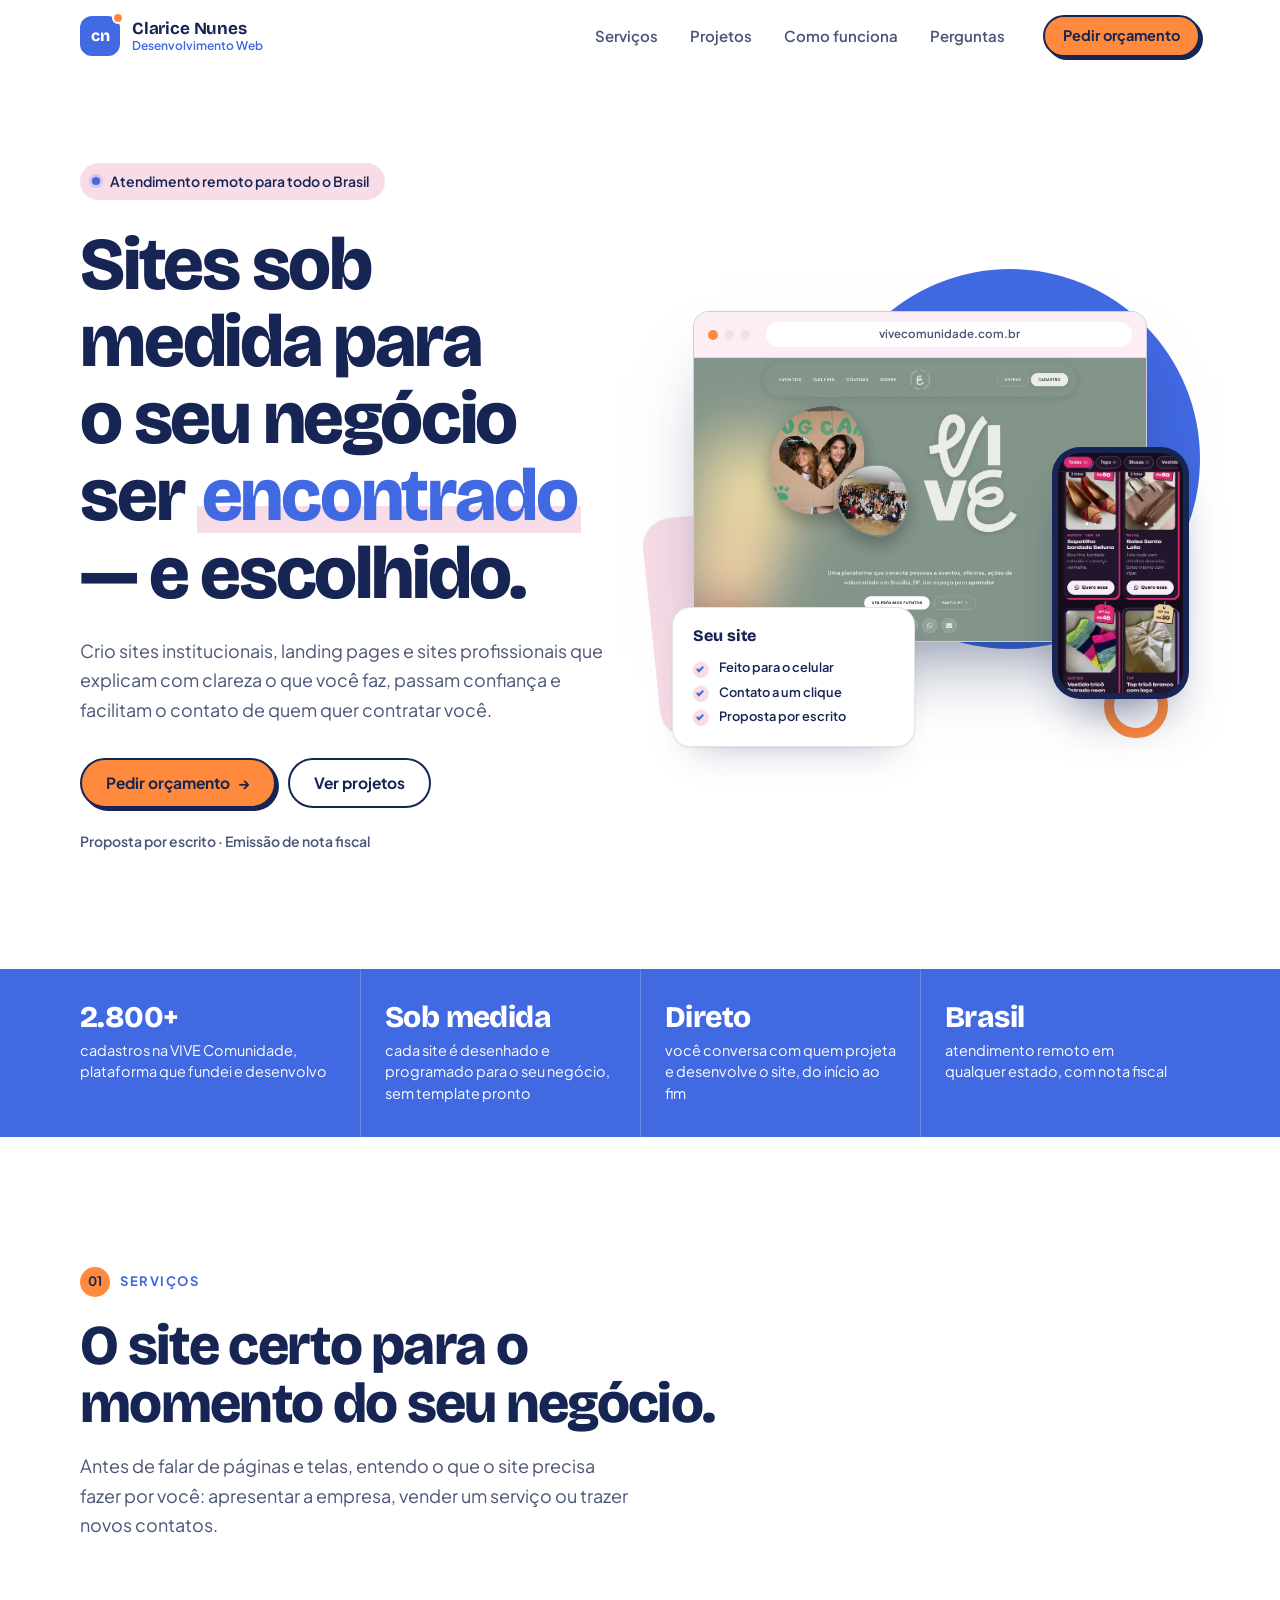
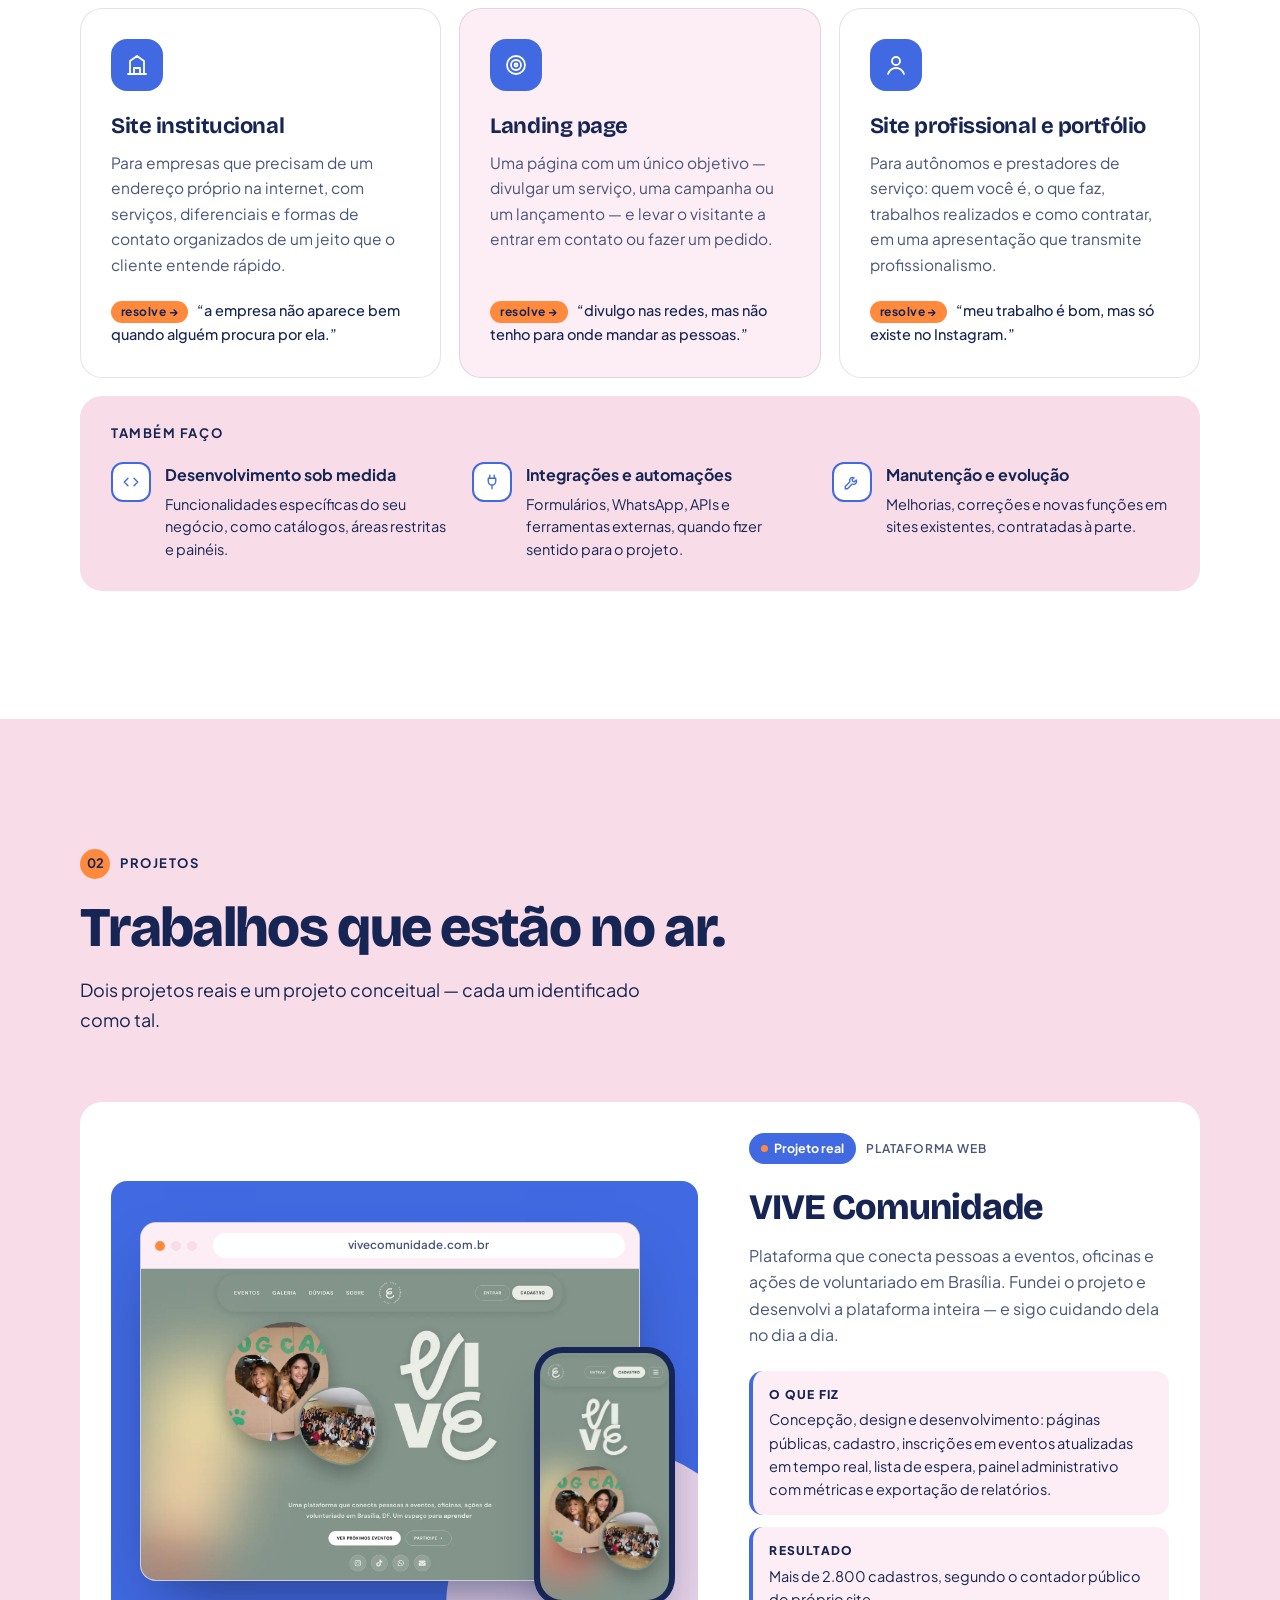
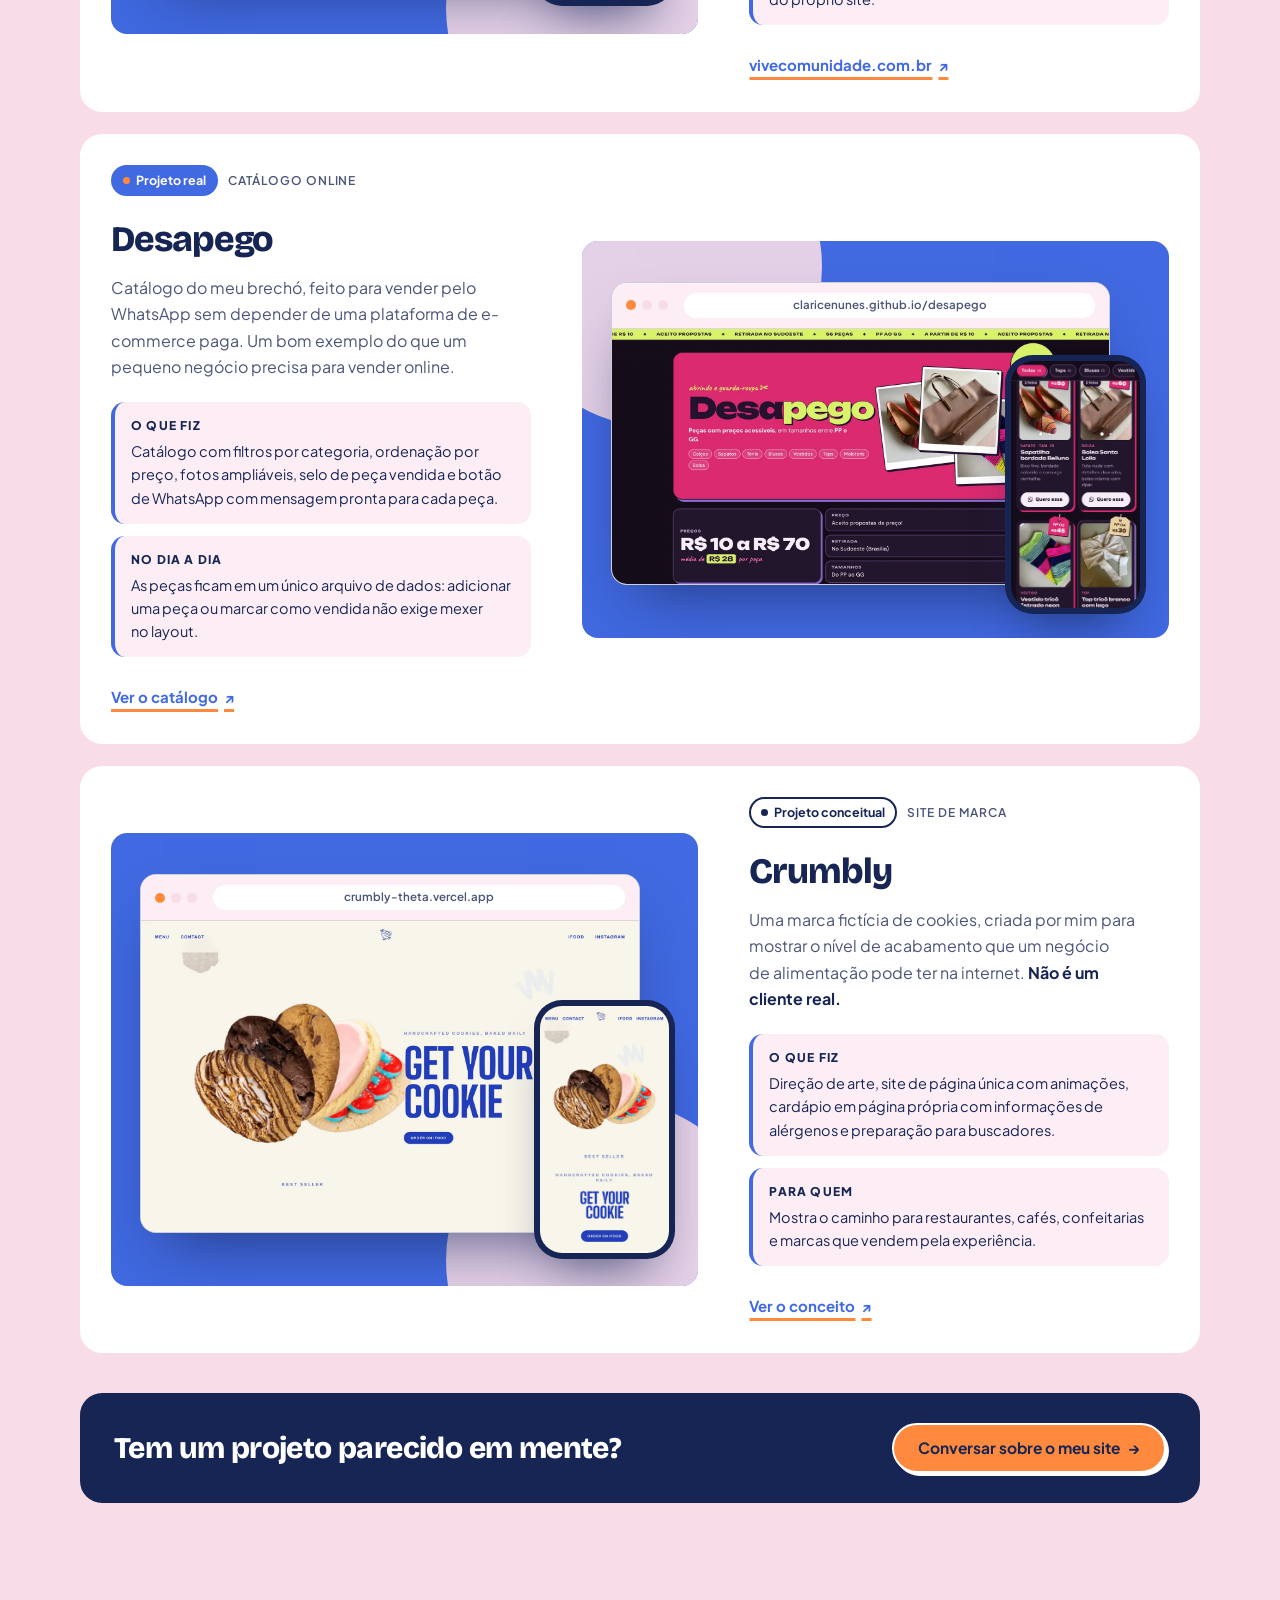
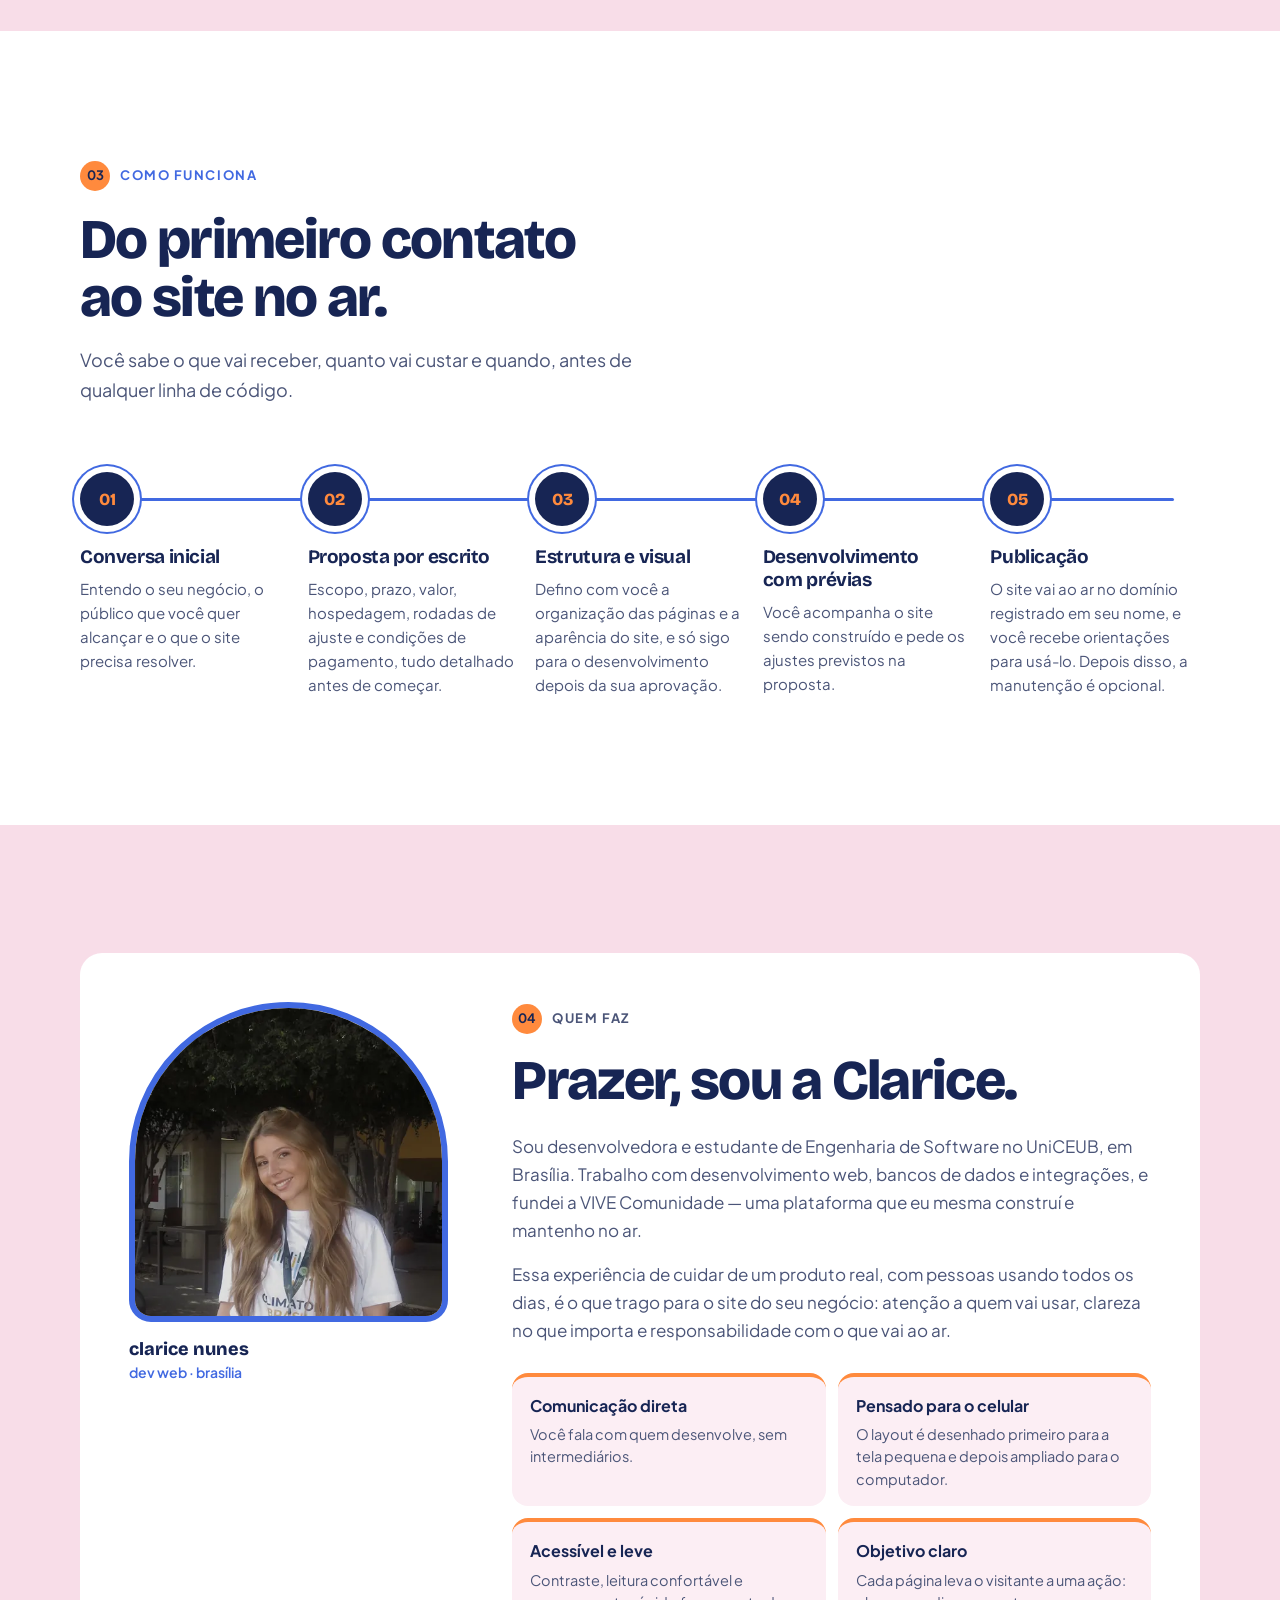
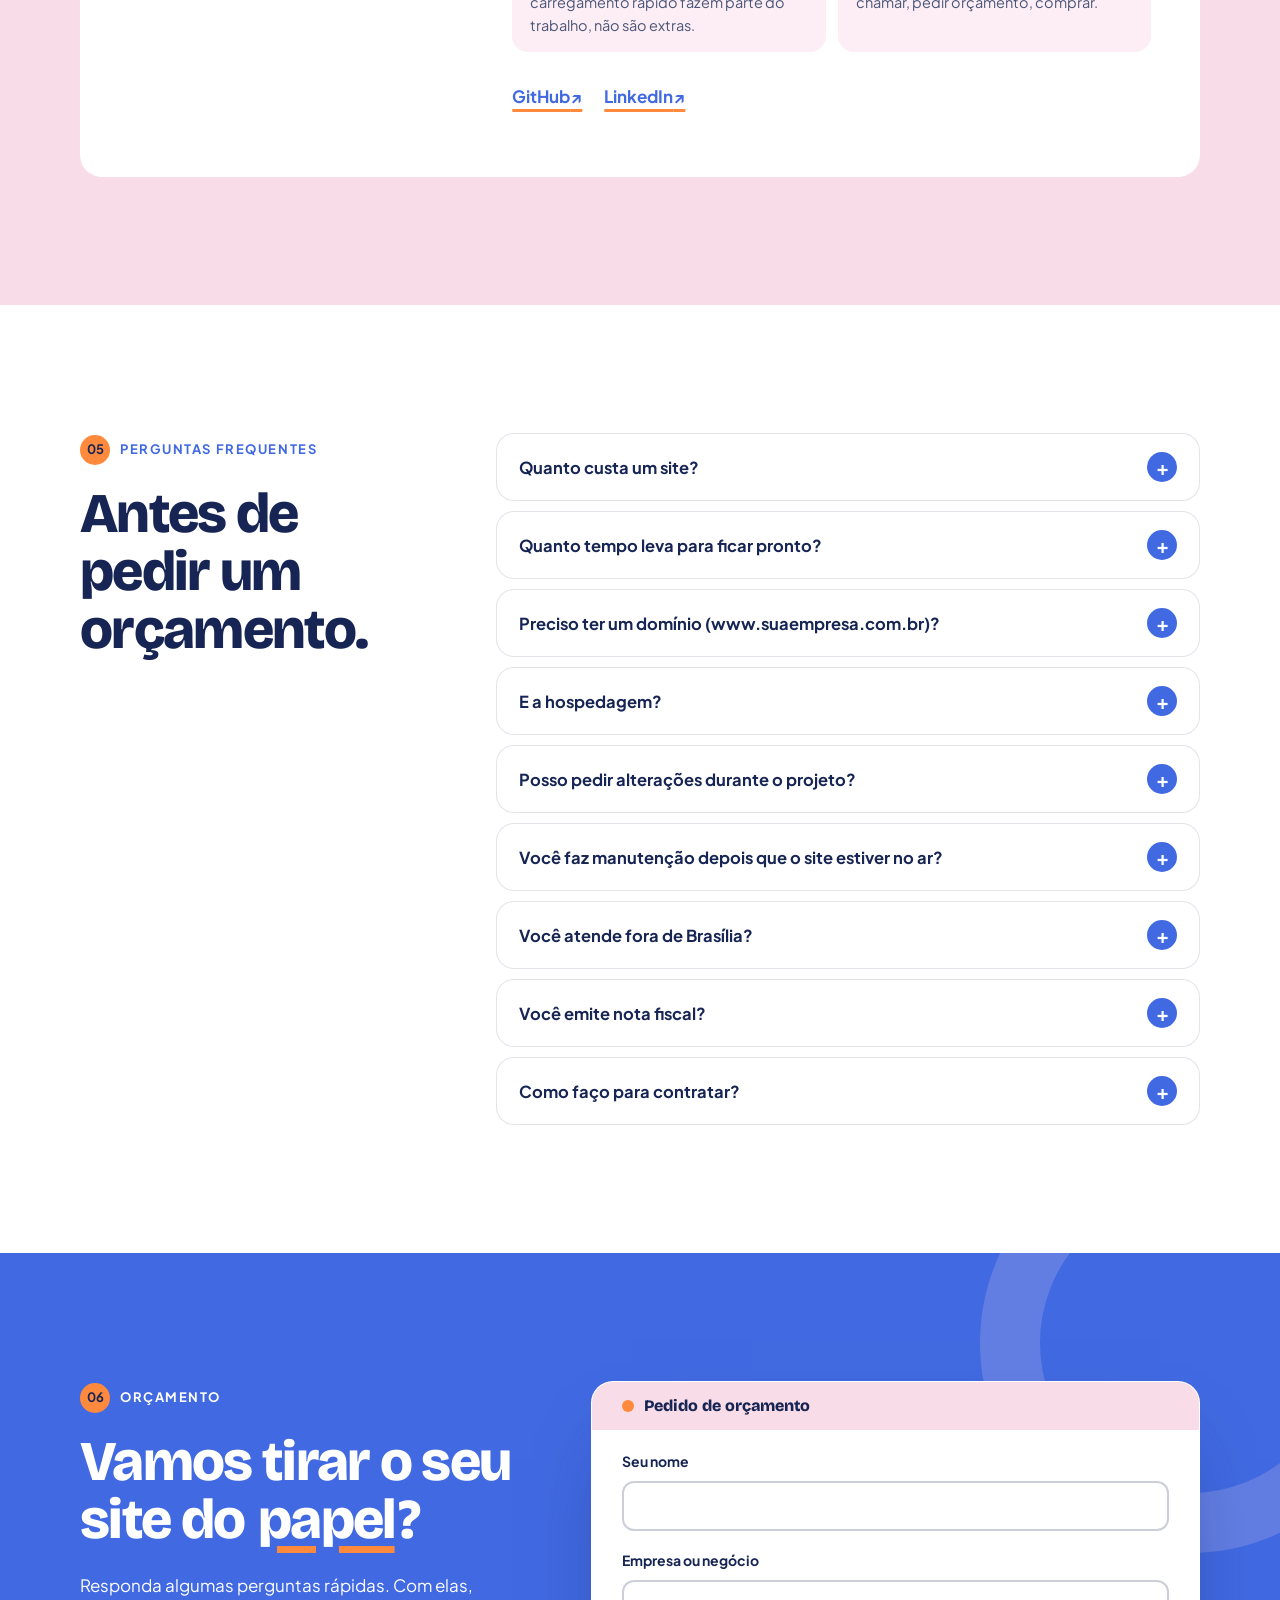
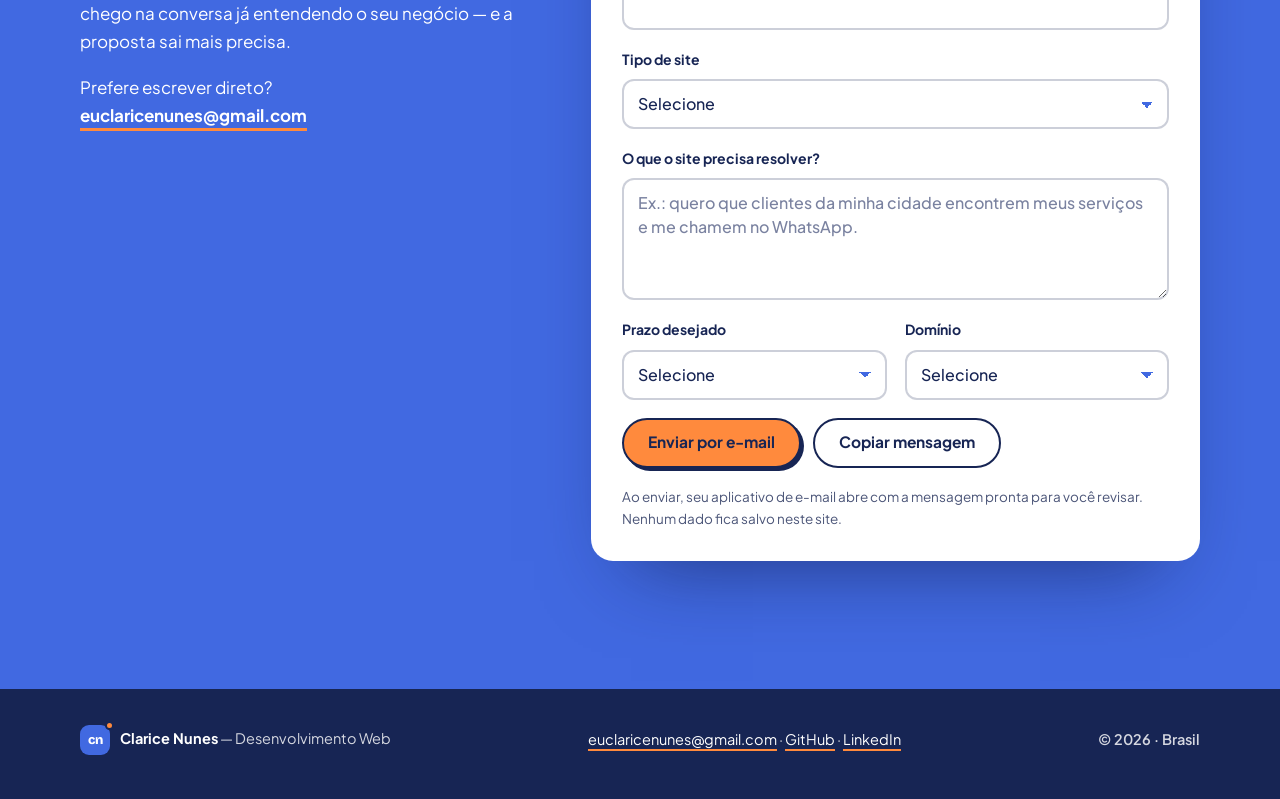
==== commit 3bb4cf48: "feat: new visual identity for the commercial site Royal blue as the brand color, orange for calls to" ====
--- a/sites/index.html
+++ b/sites/index.html
@@ -7,7 +7,8 @@
   <meta name="description" content="Sites institucionais, landing pages e sites profissionais feitos sob medida para empresas, pequenos negócios e autônomos. Atendimento remoto para todo o Brasil, com proposta por escrito antes de começar." />
   <meta name="author" content="Clarice Nunes" />
   <link rel="canonical" href="https://claricenunes.github.io/sites/" />
-  <meta name="theme-color" content="#F3EFE6" />
+  <meta name="theme-color" content="#4169E1" />
+  <meta name="color-scheme" content="light" />
 
   <!-- Open Graph / compartilhamento -->
   <meta property="og:type" content="website" />
@@ -25,11 +26,11 @@
   <meta name="twitter:description" content="Sites sob medida para o seu negócio ser encontrado — e escolhido." />
   <meta name="twitter:image" content="https://claricenunes.github.io/sites/og-image.jpg" />
 
-  <link rel="icon" href="data:image/svg+xml,<svg xmlns='http://www.w3.org/2000/svg' viewBox='0 0 32 32'><rect width='32' height='32' rx='7' fill='%2316181D'/><text x='50%25' y='56%25' dominant-baseline='middle' text-anchor='middle' font-family='Georgia,serif' font-size='17' font-style='italic' fill='%23E8724E'>cn</text></svg>" />
+  <link rel="icon" href="data:image/svg+xml,<svg xmlns='http://www.w3.org/2000/svg' viewBox='0 0 32 32'><rect width='32' height='32' rx='8' fill='%234169E1'/><circle cx='26' cy='6' r='4' fill='%23FF8A3D'/><text x='50%25' y='56%25' dominant-baseline='middle' text-anchor='middle' font-family='Arial,sans-serif' font-size='14' font-weight='800' fill='white'>cn</text></svg>" />
 
   <link rel="preconnect" href="https://fonts.googleapis.com" />
   <link rel="preconnect" href="https://fonts.gstatic.com" crossorigin />
-  <link href="https://fonts.googleapis.com/css2?family=Fraunces:ital,opsz,wght@0,9..144,400;0,9..144,600;1,9..144,400;1,9..144,600&family=Manrope:wght@400;500;600;700&display=swap" rel="stylesheet" />
+  <link href="https://fonts.googleapis.com/css2?family=Bricolage+Grotesque:opsz,wght@12..96,600;12..96,700;12..96,800&family=Plus+Jakarta+Sans:wght@400;500;600;700&display=swap" rel="stylesheet" />
   <link rel="stylesheet" href="styles.css" />
   <script>
     // Ativa a animação de entrada antes da primeira pintura, para o conteúdo não "piscar".
@@ -64,8 +65,11 @@
   <header class="site-header">
     <div class="wrap header-inner">
       <a href="#topo" class="brand" aria-label="Clarice Nunes — Desenvolvimento Web, início">
-        <span class="brand-name">Clarice Nunes</span>
-        <span class="brand-tag">Desenvolvimento Web</span>
+        <span class="brand-mark" aria-hidden="true">cn</span>
+        <span class="brand-text">
+          <span class="brand-name">Clarice Nunes</span>
+          <span class="brand-tag">Desenvolvimento Web</span>
+        </span>
       </a>
       <nav class="main-nav" aria-label="Seções">
         <a href="#servicos">Serviços</a>
@@ -83,20 +87,32 @@
     <section class="hero" id="topo" aria-labelledby="hero-title">
       <div class="wrap hero-grid">
         <div class="hero-copy">
-          <p class="eyebrow reveal">Clarice Nunes — Desenvolvimento Web</p>
-          <h1 id="hero-title" class="reveal">Sites sob medida para o seu negócio ser <em>encontrado</em> — e escolhido.</h1>
+          <p class="pill reveal"><span class="pill-dot" aria-hidden="true"></span>Atendimento remoto para todo o Brasil</p>
+          <h1 id="hero-title" class="reveal">Sites sob medida para o seu negócio ser <span class="grad">encontrado</span> — e escolhido.</h1>
           <p class="hero-lead reveal">Crio sites institucionais, landing pages e sites profissionais que explicam com clareza o que você faz, passam confiança e facilitam o contato de quem quer contratar você.</p>
           <div class="hero-actions reveal">
-            <a href="#contato" class="btn btn-primary">Pedir orçamento</a>
+            <a href="#contato" class="btn btn-primary">Pedir orçamento <span aria-hidden="true">→</span></a>
             <a href="#projetos" class="btn btn-ghost">Ver projetos</a>
           </div>
-          <p class="hero-note reveal">Atendimento remoto para todo o Brasil · Emissão de nota fiscal</p>
-        </div>
+          <p class="hero-note mono reveal">Proposta por escrito · Emissão de nota fiscal</p>
+        </div>
+
         <div class="hero-visual reveal" aria-hidden="true">
+          <span class="shape shape-circle"></span>
+          <span class="shape shape-block"></span>
+          <span class="shape shape-ring"></span>
           <figure class="device-browser hero-browser">
             <div class="browser-bar"><span></span><span></span><span></span><p>vivecomunidade.com.br</p></div>
             <img src="img/vive-desktop.webp" alt="" width="1600" height="1000" fetchpriority="high" />
           </figure>
+          <div class="note-card">
+            <p class="note-title">Seu site</p>
+            <ul>
+              <li>Feito para o celular</li>
+              <li>Contato a um clique</li>
+              <li>Proposta por escrito</li>
+            </ul>
+          </div>
           <figure class="device-phone hero-phone">
             <img src="img/desapego-mobile.webp" alt="" width="600" height="1298" />
           </figure>
@@ -116,56 +132,55 @@
 
     <!-- ── Serviços ── -->
     <section class="section" id="servicos" aria-labelledby="servicos-title">
-      <div class="wrap section-grid">
+      <div class="wrap">
         <header class="section-head">
-          <p class="section-label">Nº 01 — Serviços</p>
+          <p class="section-label"><span>01</span> Serviços</p>
           <h2 id="servicos-title" class="reveal">O site certo para o momento do seu negócio.</h2>
           <p class="section-intro reveal">Antes de falar de páginas e telas, entendo o que o site precisa fazer por você: apresentar a empresa, vender um serviço ou trazer novos contatos.</p>
         </header>
 
-        <div class="services">
-          <article class="service reveal">
-            <span class="service-num">01</span>
+        <div class="bento">
+          <article class="card service service-lg reveal">
+            <div class="icon" aria-hidden="true"><svg viewBox="0 0 24 24"><path d="M3 21h18M5 21V8l7-5 7 5v13M9 21v-6h6v6"/></svg></div>
             <h3>Site institucional</h3>
             <p>Para empresas que precisam de um endereço próprio na internet, com serviços, diferenciais e formas de contato organizados de um jeito que o cliente entende rápido.</p>
-            <p class="service-for"><strong>Resolve:</strong> “a empresa não aparece bem quando alguém procura por ela.”</p>
+            <p class="service-for"><span class="mono">resolve →</span> “a empresa não aparece bem quando alguém procura por ela.”</p>
           </article>
-          <article class="service reveal">
-            <span class="service-num">02</span>
+          <article class="card service reveal">
+            <div class="icon" aria-hidden="true"><svg viewBox="0 0 24 24"><circle cx="12" cy="12" r="9"/><circle cx="12" cy="12" r="5"/><circle cx="12" cy="12" r="1.5"/></svg></div>
             <h3>Landing page</h3>
             <p>Uma página com um único objetivo — divulgar um serviço, uma campanha ou um lançamento — e levar o visitante a entrar em contato ou fazer um pedido.</p>
-            <p class="service-for"><strong>Resolve:</strong> “divulgo nas redes, mas não tenho para onde mandar as pessoas.”</p>
+            <p class="service-for"><span class="mono">resolve →</span> “divulgo nas redes, mas não tenho para onde mandar as pessoas.”</p>
           </article>
-          <article class="service reveal">
-            <span class="service-num">03</span>
+          <article class="card service reveal">
+            <div class="icon" aria-hidden="true"><svg viewBox="0 0 24 24"><circle cx="12" cy="8" r="4"/><path d="M4 21c1.5-4 4.5-6 8-6s6.5 2 8 6"/></svg></div>
             <h3>Site profissional e portfólio</h3>
             <p>Para autônomos e prestadores de serviço: quem você é, o que faz, trabalhos realizados e como contratar, em uma apresentação que transmite profissionalismo.</p>
-            <p class="service-for"><strong>Resolve:</strong> “meu trabalho é bom, mas só existe no Instagram.”</p>
+            <p class="service-for"><span class="mono">resolve →</span> “meu trabalho é bom, mas só existe no Instagram.”</p>
           </article>
-        </div>
-
-        <div class="extras reveal">
-          <h3 class="extras-title">Também faço</h3>
-          <ul class="extras-list">
-            <li><strong>Desenvolvimento sob medida</strong><span>Funcionalidades específicas do seu negócio, como catálogos, áreas restritas e painéis.</span></li>
-            <li><strong>Integrações e automações</strong><span>Formulários, WhatsApp, APIs e ferramentas externas, quando fizer sentido para o projeto.</span></li>
-            <li><strong>Manutenção e evolução</strong><span>Melhorias, correções e novas funções em sites existentes, contratadas à parte.</span></li>
-          </ul>
+          <article class="card extras reveal">
+            <h3 class="extras-title">Também faço</h3>
+            <ul class="extras-list">
+              <li><div class="icon icon-sm" aria-hidden="true"><svg viewBox="0 0 24 24"><path d="m8 7-5 5 5 5M16 7l5 5-5 5"/></svg></div><div><strong>Desenvolvimento sob medida</strong><span>Funcionalidades específicas do seu negócio, como catálogos, áreas restritas e painéis.</span></div></li>
+              <li><div class="icon icon-sm" aria-hidden="true"><svg viewBox="0 0 24 24"><path d="M9 7V3M15 7V3M7 7h10v4a5 5 0 0 1-10 0V7zM12 16v5"/></svg></div><div><strong>Integrações e automações</strong><span>Formulários, WhatsApp, APIs e ferramentas externas, quando fizer sentido para o projeto.</span></div></li>
+              <li><div class="icon icon-sm" aria-hidden="true"><svg viewBox="0 0 24 24"><path d="M14.7 6.3a4 4 0 0 0-5.4 5.4L3 18v3h3l6.3-6.3a4 4 0 0 0 5.4-5.4l-2.5 2.5-2.4-.6-.6-2.4 2.5-2.5z"/></svg></div><div><strong>Manutenção e evolução</strong><span>Melhorias, correções e novas funções em sites existentes, contratadas à parte.</span></div></li>
+            </ul>
+          </article>
         </div>
       </div>
     </section>
 
     <!-- ── Projetos ── -->
-    <section class="section section-dark" id="projetos" aria-labelledby="projetos-title">
+    <section class="section" id="projetos" aria-labelledby="projetos-title">
       <div class="wrap">
-        <header class="section-head section-head-wide">
-          <p class="section-label">Nº 02 — Projetos</p>
+        <header class="section-head">
+          <p class="section-label"><span>02</span> Projetos</p>
           <h2 id="projetos-title" class="reveal">Trabalhos que estão no ar.</h2>
           <p class="section-intro reveal">Dois projetos reais e um projeto conceitual — cada um identificado como tal.</p>
         </header>
 
-        <article class="case" aria-labelledby="case-vive">
-          <div class="case-visual reveal">
+        <article class="card case reveal" aria-labelledby="case-vive">
+          <div class="case-visual">
             <figure class="device-browser">
               <div class="browser-bar"><span></span><span></span><span></span><p>vivecomunidade.com.br</p></div>
               <img src="img/vive-desktop.webp" alt="Página inicial da VIVE Comunidade no computador: logotipo, fotos de eventos e chamada para ver os próximos eventos." width="1600" height="1000" loading="lazy" decoding="async" />
@@ -174,20 +189,20 @@
               <img src="img/vive-mobile.webp" alt="Página inicial da VIVE Comunidade no celular." width="600" height="1298" loading="lazy" decoding="async" />
             </figure>
           </div>
-          <div class="case-body reveal">
-            <p class="case-kind"><span class="badge">Projeto real</span> Plataforma web</p>
+          <div class="case-body">
+            <p class="case-kind"><span class="badge">Projeto real</span><span class="mono">plataforma web</span></p>
             <h3 id="case-vive">VIVE Comunidade</h3>
             <p>Plataforma que conecta pessoas a eventos, oficinas e ações de voluntariado em Brasília. Fundei o projeto e desenvolvi a plataforma inteira — e sigo cuidando dela no dia a dia.</p>
             <dl class="case-facts">
               <div><dt>O que fiz</dt><dd>Concepção, design e desenvolvimento: páginas públicas, cadastro, inscrições em eventos atualizadas em tempo real, lista de espera, painel administrativo com métricas e exportação de relatórios.</dd></div>
               <div><dt>Resultado</dt><dd>Mais de 2.800 cadastros, segundo o contador público do próprio site.</dd></div>
             </dl>
-            <a class="case-link" href="https://vivecomunidade.com.br" target="_blank" rel="noopener">Visitar vivecomunidade.com.br <span aria-hidden="true">↗</span></a>
+            <a class="case-link" href="https://vivecomunidade.com.br" target="_blank" rel="noopener">vivecomunidade.com.br <span aria-hidden="true">↗</span></a>
           </div>
         </article>
 
-        <article class="case case-flip" aria-labelledby="case-desapego">
-          <div class="case-visual reveal">
+        <article class="card case case-flip reveal" aria-labelledby="case-desapego">
+          <div class="case-visual">
             <figure class="device-browser">
               <div class="browser-bar"><span></span><span></span><span></span><p>claricenunes.github.io/desapego</p></div>
               <img src="img/desapego-desktop.webp" alt="Catálogo Desapego no computador: título, fotos de peças e faixa de preços." width="1600" height="822" loading="lazy" decoding="async" />
@@ -196,8 +211,8 @@
               <img src="img/desapego-mobile.webp" alt="Catálogo Desapego no celular: filtros por categoria e peças com botão “Quero essa” para chamar no WhatsApp." width="600" height="1298" loading="lazy" decoding="async" />
             </figure>
           </div>
-          <div class="case-body reveal">
-            <p class="case-kind"><span class="badge">Projeto real</span> Catálogo online</p>
+          <div class="case-body">
+            <p class="case-kind"><span class="badge">Projeto real</span><span class="mono">catálogo online</span></p>
             <h3 id="case-desapego">Desapego</h3>
             <p>Catálogo do meu brechó, feito para vender pelo WhatsApp sem depender de uma plataforma de e-commerce paga. Um bom exemplo do que um pequeno negócio precisa para vender online.</p>
             <dl class="case-facts">
@@ -208,8 +223,8 @@
           </div>
         </article>
 
-        <article class="case" aria-labelledby="case-crumbly">
-          <div class="case-visual reveal">
+        <article class="card case reveal" aria-labelledby="case-crumbly">
+          <div class="case-visual">
             <figure class="device-browser">
               <div class="browser-bar"><span></span><span></span><span></span><p>crumbly-theta.vercel.app</p></div>
               <img src="img/crumbly-desktop.webp" alt="Site conceitual Crumbly no computador: cookies em destaque e a chamada “Get your cookie”." width="1600" height="1000" loading="lazy" decoding="async" />
@@ -218,8 +233,8 @@
               <img src="img/crumbly-mobile.webp" alt="Site conceitual Crumbly no celular." width="600" height="1298" loading="lazy" decoding="async" />
             </figure>
           </div>
-          <div class="case-body reveal">
-            <p class="case-kind"><span class="badge badge-concept">Projeto conceitual</span> Site de marca</p>
+          <div class="case-body">
+            <p class="case-kind"><span class="badge badge-concept">Projeto conceitual</span><span class="mono">site de marca</span></p>
             <h3 id="case-crumbly">Crumbly</h3>
             <p>Uma marca fictícia de cookies, criada por mim para mostrar o nível de acabamento que um negócio de alimentação pode ter na internet. <strong>Não é um cliente real.</strong></p>
             <dl class="case-facts">
@@ -232,74 +247,82 @@
 
         <div class="inline-cta reveal">
           <p>Tem um projeto parecido em mente?</p>
-          <a href="#contato" class="btn btn-light">Conversar sobre o meu site</a>
+          <a href="#contato" class="btn btn-primary">Conversar sobre o meu site <span aria-hidden="true">→</span></a>
         </div>
       </div>
     </section>
 
     <!-- ── Processo ── -->
     <section class="section" id="processo" aria-labelledby="processo-title">
-      <div class="wrap section-grid">
+      <div class="wrap">
         <header class="section-head">
-          <p class="section-label">Nº 03 — Como funciona</p>
+          <p class="section-label"><span>03</span> Como funciona</p>
           <h2 id="processo-title" class="reveal">Do primeiro contato ao site no ar.</h2>
           <p class="section-intro reveal">Você sabe o que vai receber, quanto vai custar e quando, antes de qualquer linha de código.</p>
         </header>
-        <ol class="steps">
+        <ol class="timeline">
           <li class="step reveal">
-            <span class="step-num">1</span>
-            <div><h3>Conversa inicial</h3><p>Entendo o seu negócio, o público que você quer alcançar e o que o site precisa resolver.</p></div>
+            <span class="step-num mono">01</span>
+            <h3>Conversa inicial</h3>
+            <p>Entendo o seu negócio, o público que você quer alcançar e o que o site precisa resolver.</p>
           </li>
           <li class="step reveal">
-            <span class="step-num">2</span>
-            <div><h3>Proposta por escrito</h3><p>Escopo, prazo, valor, hospedagem, rodadas de ajuste e condições de pagamento, tudo detalhado antes de começar.</p></div>
+            <span class="step-num mono">02</span>
+            <h3>Proposta por escrito</h3>
+            <p>Escopo, prazo, valor, hospedagem, rodadas de ajuste e condições de pagamento, tudo detalhado antes de começar.</p>
           </li>
           <li class="step reveal">
-            <span class="step-num">3</span>
-            <div><h3>Estrutura e visual</h3><p>Defino com você a organização das páginas e a aparência do site, e só sigo para o desenvolvimento depois da sua aprovação.</p></div>
+            <span class="step-num mono">03</span>
+            <h3>Estrutura e visual</h3>
+            <p>Defino com você a organização das páginas e a aparência do site, e só sigo para o desenvolvimento depois da sua aprovação.</p>
           </li>
           <li class="step reveal">
-            <span class="step-num">4</span>
-            <div><h3>Desenvolvimento com prévias</h3><p>Você acompanha o site sendo construído e pede os ajustes previstos na proposta.</p></div>
+            <span class="step-num mono">04</span>
+            <h3>Desenvolvimento com prévias</h3>
+            <p>Você acompanha o site sendo construído e pede os ajustes previstos na proposta.</p>
           </li>
           <li class="step reveal">
-            <span class="step-num">5</span>
-            <div><h3>Publicação</h3><p>O site vai ao ar no domínio registrado em seu nome, e você recebe orientações para usá-lo. Depois disso, a manutenção é opcional.</p></div>
+            <span class="step-num mono">05</span>
+            <h3>Publicação</h3>
+            <p>O site vai ao ar no domínio registrado em seu nome, e você recebe orientações para usá-lo. Depois disso, a manutenção é opcional.</p>
           </li>
         </ol>
       </div>
     </section>
 
     <!-- ── Sobre ── -->
-    <section class="section section-tint" id="sobre" aria-labelledby="sobre-title">
-      <div class="wrap about">
-        <div class="about-photo reveal">
-          <img src="img/clarice.webp" alt="Clarice Nunes" width="480" height="480" loading="lazy" decoding="async" />
-        </div>
-        <div class="about-body">
-          <p class="section-label">Nº 04 — Quem faz</p>
-          <h2 id="sobre-title" class="reveal">Prazer, sou a Clarice.</h2>
-          <p class="reveal">Sou desenvolvedora e estudante de Engenharia de Software no UniCEUB, em Brasília. Trabalho com desenvolvimento web, bancos de dados e integrações, e fundei a VIVE Comunidade — uma plataforma que eu mesma construí e mantenho no ar.</p>
-          <p class="reveal">Essa experiência de cuidar de um produto real, com pessoas usando todos os dias, é o que trago para o site do seu negócio: atenção a quem vai usar, clareza no que importa e responsabilidade com o que vai ao ar.</p>
-          <ul class="values reveal">
-            <li><strong>Comunicação direta.</strong> Você fala com quem desenvolve, sem intermediários.</li>
-            <li><strong>Pensado para o celular.</strong> O layout é desenhado primeiro para a tela pequena e depois ampliado para o computador.</li>
-            <li><strong>Acessível e leve.</strong> Contraste, leitura confortável e carregamento rápido fazem parte do trabalho, não são extras.</li>
-            <li><strong>Objetivo claro.</strong> Cada página leva o visitante a uma ação: chamar, pedir orçamento, comprar.</li>
-          </ul>
-          <p class="about-links reveal">
-            <a href="https://github.com/claricenunes" target="_blank" rel="noopener">GitHub <span aria-hidden="true">↗</span></a>
-            <a href="https://linkedin.com/in/claricesnunes" target="_blank" rel="noopener">LinkedIn <span aria-hidden="true">↗</span></a>
-          </p>
+    <section class="section" id="sobre" aria-labelledby="sobre-title">
+      <div class="wrap">
+        <div class="card about reveal">
+          <div class="about-photo">
+            <img src="img/clarice.webp" alt="Clarice Nunes" width="480" height="480" loading="lazy" decoding="async" />
+            <p class="mono about-id">clarice nunes<br><span>dev web · brasília</span></p>
+          </div>
+          <div class="about-body">
+            <p class="section-label"><span>04</span> Quem faz</p>
+            <h2 id="sobre-title">Prazer, sou a Clarice.</h2>
+            <p>Sou desenvolvedora e estudante de Engenharia de Software no UniCEUB, em Brasília. Trabalho com desenvolvimento web, bancos de dados e integrações, e fundei a VIVE Comunidade — uma plataforma que eu mesma construí e mantenho no ar.</p>
+            <p>Essa experiência de cuidar de um produto real, com pessoas usando todos os dias, é o que trago para o site do seu negócio: atenção a quem vai usar, clareza no que importa e responsabilidade com o que vai ao ar.</p>
+            <ul class="values">
+              <li><strong>Comunicação direta</strong><span>Você fala com quem desenvolve, sem intermediários.</span></li>
+              <li><strong>Pensado para o celular</strong><span>O layout é desenhado primeiro para a tela pequena e depois ampliado para o computador.</span></li>
+              <li><strong>Acessível e leve</strong><span>Contraste, leitura confortável e carregamento rápido fazem parte do trabalho, não são extras.</span></li>
+              <li><strong>Objetivo claro</strong><span>Cada página leva o visitante a uma ação: chamar, pedir orçamento, comprar.</span></li>
+            </ul>
+            <p class="about-links">
+              <a href="https://github.com/claricenunes" target="_blank" rel="noopener">GitHub <span aria-hidden="true">↗</span></a>
+              <a href="https://linkedin.com/in/claricesnunes" target="_blank" rel="noopener">LinkedIn <span aria-hidden="true">↗</span></a>
+            </p>
+          </div>
         </div>
       </div>
     </section>
 
     <!-- ── FAQ ── -->
     <section class="section" id="perguntas" aria-labelledby="perguntas-title">
-      <div class="wrap section-grid">
+      <div class="wrap faq-grid">
         <header class="section-head">
-          <p class="section-label">Nº 05 — Perguntas frequentes</p>
+          <p class="section-label"><span>05</span> Perguntas frequentes</p>
           <h2 id="perguntas-title" class="reveal">Antes de pedir um orçamento.</h2>
         </header>
         <div class="faq reveal">
@@ -344,17 +367,19 @@
     </section>
 
     <!-- ── Contato ── -->
-    <section class="section section-dark contact" id="contato" aria-labelledby="contato-title">
+    <section class="section contact" id="contato" aria-labelledby="contato-title">
+      <span class="shape contact-shape" aria-hidden="true"></span>
       <div class="wrap contact-grid">
         <div class="contact-copy">
-          <p class="section-label">Nº 06 — Orçamento</p>
-          <h2 id="contato-title" class="reveal">Vamos tirar o seu site do papel?</h2>
+          <p class="section-label"><span>06</span> Orçamento</p>
+          <h2 id="contato-title" class="reveal">Vamos tirar o seu site do <span class="grad">papel</span>?</h2>
           <p class="reveal">Responda algumas perguntas rápidas. Com elas, chego na conversa já entendendo o seu negócio — e a proposta sai mais precisa.</p>
-          <p class="contact-alt reveal">Prefere escrever direto? <a href="mailto:euclaricenunes@gmail.com" data-email-link>euclaricenunes@gmail.com</a></p>
+          <p class="contact-alt reveal">Prefere escrever direto?<br><a href="mailto:euclaricenunes@gmail.com" data-email-link>euclaricenunes@gmail.com</a></p>
           <a href="#" class="contact-wa reveal" data-whatsapp-link hidden>Chamar no WhatsApp <span aria-hidden="true">↗</span></a>
         </div>
 
-        <form class="brief reveal" id="briefing" novalidate>
+        <form class="card brief reveal" id="briefing" novalidate>
+          <div class="brief-head" aria-hidden="true"><span></span>Pedido de orçamento</div>
           <div class="field">
             <label for="f-nome">Seu nome</label>
             <input id="f-nome" name="nome" type="text" autocomplete="name" required />
@@ -403,7 +428,7 @@
           <p class="form-error" id="form-error" role="alert" hidden>Preencha todos os campos para montar a mensagem.</p>
           <div class="form-actions">
             <button type="submit" class="btn btn-primary" id="brief-submit">Enviar por e-mail</button>
-            <button type="button" class="btn btn-outline-light" id="brief-copy">Copiar mensagem</button>
+            <button type="button" class="btn btn-ghost" id="brief-copy">Copiar mensagem</button>
           </div>
           <p class="form-note" id="form-note">Ao enviar, seu aplicativo de e-mail abre com a mensagem pronta para você revisar. Nenhum dado fica salvo neste site.</p>
           <p class="form-status" id="form-status" role="status" aria-live="polite"></p>
@@ -414,9 +439,9 @@
 
   <footer class="site-footer">
     <div class="wrap footer-inner">
-      <p><strong>Clarice Nunes</strong> — Desenvolvimento Web · Atendimento remoto para todo o Brasil</p>
+      <p><span class="brand-mark" aria-hidden="true">cn</span> <strong>Clarice Nunes</strong> — Desenvolvimento Web</p>
       <p><a href="mailto:euclaricenunes@gmail.com" data-email-link>euclaricenunes@gmail.com</a> · <a href="https://github.com/claricenunes" target="_blank" rel="noopener">GitHub</a> · <a href="https://linkedin.com/in/claricesnunes" target="_blank" rel="noopener">LinkedIn</a></p>
-      <p class="footer-year">© <span id="year">2026</span></p>
+      <p class="mono">© <span id="year">2026</span> · Brasil</p>
     </div>
   </footer>
 
--- a/sites/styles.css
+++ b/sites/styles.css
@@ -1,339 +1,466 @@
 /* ─────────────────────────────────────────────────────────────
    Clarice Nunes — Desenvolvimento Web
-   Identidade própria, independente do portfólio profissional (../).
-   Contraste: --accent só em títulos grandes e marcas decorativas;
-   texto e botões pequenos usam --accent-dark (5.3:1 sobre o papel).
+   Hierarquia de cor: azul royal = identidade · laranja = ação ·
+   rosa-claro = apoio. Branco e azul-marinho dão contraste.
+
+   Regras de contraste (WCAG AA):
+   - Laranja nunca é cor de texto sobre fundo claro (2.3:1 no branco).
+     Botões laranja usam texto azul-marinho (6.4:1).
+   - Azul royal é texto apenas sobre branco (4.8:1). Sobre o rosa,
+     só em títulos grandes e ícones; texto pequeno fica azul-marinho.
+   - Sobre azul royal, texto branco (4.8:1).
+   Independente do portfólio profissional (../).
    ───────────────────────────────────────────────────────────── */
 
 :root {
-  --paper: #F3EFE6;
-  --paper-2: #EAE4D7;
-  --ink: #16181D;
-  --muted: #55575E;
-  --line: rgba(22, 24, 29, .14);
-  --accent: #D9481C;
-  --accent-dark: #B03A14;
-  --accent-on-ink: #E8724E;
-  --paper-muted: #B9B6AE;
-  --line-on-ink: rgba(243, 239, 230, .16);
-
-  --serif: 'Fraunces', Georgia, 'Times New Roman', serif;
-  --sans: 'Manrope', system-ui, -apple-system, 'Segoe UI', sans-serif;
+  --royal: #4169E1;
+  --royal-deep: #2E54C8;
+  --orange: #FF8A3D;
+  --orange-hover: #FFA066;
+  --pink: #F8DDE8;
+  --pink-soft: #FCEEF4;
+  --navy: #172554;
+  --white: #FFFFFF;
+  --muted: #4B5578;
+  --line: rgba(23, 37, 84, .12);
+  --line-strong: rgba(23, 37, 84, .22);
+
+  --display: 'Bricolage Grotesque', 'Plus Jakarta Sans', system-ui, sans-serif;
+  --sans: 'Plus Jakarta Sans', system-ui, -apple-system, 'Segoe UI', sans-serif;
   --ease: cubic-bezier(.2, .7, .2, 1);
   --wrap: 1200px;
   --gutter: clamp(16px, 4vw, 40px);
-  --radius: 14px;
+  --radius: 22px;
+  --shadow: 0 1px 2px rgba(23, 37, 84, .06), 0 18px 40px -22px rgba(23, 37, 84, .35);
 }
 
 *, *::before, *::after { box-sizing: border-box; }
 * { margin: 0; padding: 0; }
-
-html { scroll-behavior: smooth; scroll-padding-top: 84px; -webkit-text-size-adjust: 100%; }
+[hidden] { display: none !important; } /* nenhuma regra de display pode reexibir algo oculto */
+
+html { scroll-behavior: smooth; scroll-padding-top: 84px; -webkit-text-size-adjust: 100%; overflow-x: clip; }
 body {
-  background: var(--paper);
-  color: var(--ink);
+  background: var(--white);
+  color: var(--navy);
   font-family: var(--sans);
   font-size: 17px;
   line-height: 1.65;
   -webkit-font-smoothing: antialiased;
   overflow-x: clip;
 }
-[hidden] { display: none !important; } /* nenhuma regra de display pode reexibir algo oculto */
 img { display: block; max-width: 100%; height: auto; }
 a { color: inherit; }
 ul, ol { list-style: none; }
-::selection { background: rgba(217, 72, 28, .2); }
-
-:focus-visible { outline: 3px solid var(--accent-dark); outline-offset: 3px; border-radius: 4px; }
-.section-dark :focus-visible, .site-footer :focus-visible { outline-color: var(--accent-on-ink); }
-
-.wrap { max-width: var(--wrap); margin: 0 auto; padding: 0 var(--gutter); }
+::selection { background: var(--pink); color: var(--navy); }
+:focus-visible { outline: 3px solid var(--royal); outline-offset: 3px; border-radius: 6px; }
+.on-royal :focus-visible, .site-footer :focus-visible { outline-color: var(--white); }
+
+.wrap { position: relative; max-width: var(--wrap); margin: 0 auto; padding: 0 var(--gutter); }
 
 .skip-link {
   position: absolute; left: 12px; top: -60px; z-index: 100;
-  background: var(--ink); color: var(--paper); padding: 10px 16px; border-radius: 8px; text-decoration: none;
+  background: var(--navy); color: var(--white); padding: 10px 16px; border-radius: 8px; text-decoration: none;
 }
 .skip-link:focus { top: 12px; }
 
-/* ── Botões ── */
+/* ── Botões ──
+   Primário = laranja (ação). Secundário = contorno azul-marinho. */
 .btn {
   display: inline-flex; align-items: center; justify-content: center; gap: 8px;
-  min-height: 48px; padding: 12px 24px; border-radius: 999px;
-  font: 600 15px/1.2 var(--sans); letter-spacing: .01em; text-decoration: none;
-  border: 1.5px solid transparent; cursor: pointer;
-  transition: background-color .25s var(--ease), color .25s var(--ease), border-color .25s var(--ease), transform .25s var(--ease);
-}
-.btn:active { transform: translateY(1px); }
-.btn-primary { background: var(--accent-dark); color: var(--paper); }
-.btn-primary:hover { background: var(--ink); }
-.section-dark .btn-primary:hover { background: var(--paper); color: var(--ink); }
-.btn-ghost { border-color: var(--ink); color: var(--ink); background: transparent; }
-.btn-ghost:hover { background: var(--ink); color: var(--paper); }
-.btn-light { background: var(--paper); color: var(--ink); }
-.btn-light:hover { background: var(--accent-on-ink); color: var(--ink); }
-.btn-outline-light { border-color: var(--line-on-ink); color: var(--paper); background: transparent; }
-.btn-outline-light:hover { border-color: var(--paper); }
-.btn-sm { min-height: 40px; padding: 8px 18px; font-size: 14px; }
+  min-height: 50px; padding: 12px 24px; border-radius: 999px;
+  font: 700 15.5px/1.2 var(--sans); text-decoration: none;
+  border: 2px solid transparent; cursor: pointer;
+  transition: background-color .2s var(--ease), color .2s var(--ease), border-color .2s var(--ease), box-shadow .2s var(--ease), transform .2s var(--ease);
+}
+.btn:hover { transform: translateY(-2px); }
+.btn:active { transform: translateY(0); }
+.btn-primary { background: var(--orange); color: var(--navy); border-color: var(--navy); box-shadow: 3px 3px 0 var(--navy); }
+.btn-primary:hover { background: var(--orange-hover); box-shadow: 5px 5px 0 var(--navy); }
+.btn-primary:active { box-shadow: 1px 1px 0 var(--navy); }
+.btn-ghost { background: transparent; border-color: var(--navy); color: var(--navy); }
+.btn-ghost:hover { background: var(--navy); color: var(--white); }
+.btn-sm { min-height: 42px; padding: 8px 18px; font-size: 14.5px; }
 
 /* ── Cabeçalho ── */
 .site-header {
   position: sticky; top: 0; z-index: 50;
-  background: rgba(243, 239, 230, .92);
-  -webkit-backdrop-filter: saturate(140%) blur(10px); backdrop-filter: saturate(140%) blur(10px);
-  border-bottom: 1px solid transparent;
-  transition: border-color .3s;
+  background: rgba(255, 255, 255, .9);
+  -webkit-backdrop-filter: saturate(160%) blur(12px); backdrop-filter: saturate(160%) blur(12px);
+  border-bottom: 1px solid transparent; transition: border-color .3s, box-shadow .3s;
 }
 .site-header.scrolled { border-bottom-color: var(--line); }
-.header-inner { display: flex; align-items: center; gap: 24px; min-height: 68px; }
-.brand { display: flex; flex-direction: column; text-decoration: none; line-height: 1.1; margin-right: auto; }
-.brand-name { font-family: var(--serif); font-size: 20px; font-weight: 600; letter-spacing: -.01em; }
-.brand-tag { font-size: 11px; font-weight: 600; letter-spacing: .14em; text-transform: uppercase; color: var(--muted); }
-.main-nav { display: flex; gap: 28px; }
-.main-nav a { font-size: 15px; font-weight: 500; text-decoration: none; color: var(--muted); transition: color .2s; }
-.main-nav a:hover { color: var(--ink); }
-
-/* ── Tipografia editorial ── */
-h1, h2, h3 { font-family: var(--serif); font-weight: 400; letter-spacing: -.02em; line-height: 1.05; font-variation-settings: 'opsz' 144; }
-h1 { font-size: clamp(42px, 6.4vw, 84px); }
-h2 { font-size: clamp(34px, 4.6vw, 58px); }
-h3 { font-size: clamp(24px, 2.4vw, 30px); line-height: 1.15; }
-h1 em, h2 em { font-style: italic; color: var(--accent); }
-
-.eyebrow, .section-label {
-  font-size: 12px; font-weight: 700; letter-spacing: .16em; text-transform: uppercase; color: var(--accent-dark);
-}
-.section-dark .section-label { color: var(--accent-on-ink); }
+.header-inner { display: flex; align-items: center; gap: 24px; min-height: 72px; }
+.brand { display: flex; align-items: center; gap: 12px; text-decoration: none; margin-right: auto; }
+.brand-mark {
+  position: relative; display: inline-grid; place-items: center; width: 40px; height: 40px; border-radius: 12px;
+  font: 800 16px/1 var(--display); color: var(--white); background: var(--royal);
+}
+.brand-mark::after { content: ''; position: absolute; top: -4px; right: -4px; width: 12px; height: 12px; border-radius: 50%; background: var(--orange); border: 2px solid var(--white); }
+.brand-text { display: flex; flex-direction: column; line-height: 1.15; }
+.brand-name { font: 700 17px/1.15 var(--display); letter-spacing: -.01em; }
+.brand-tag { font-size: 12px; font-weight: 600; color: var(--royal); }
+.main-nav { display: flex; gap: 4px; }
+.main-nav a { padding: 8px 14px; border-radius: 999px; font-size: 15px; font-weight: 600; text-decoration: none; color: var(--muted); transition: color .2s, background-color .2s; }
+.main-nav a:hover { color: var(--navy); background: var(--pink-soft); }
+
+/* ── Tipografia ── */
+h1, h2, h3 { font-family: var(--display); font-weight: 800; letter-spacing: -.03em; line-height: 1.04; text-wrap: balance; }
+p, dd { text-wrap: pretty; }
+h1 { font-size: clamp(42px, 5.8vw, 76px); }
+h2 { font-size: clamp(34px, 4.4vw, 56px); }
+h3 { font-size: 22px; font-weight: 700; letter-spacing: -.02em; line-height: 1.2; }
+.mono { font-weight: 600; }
+
+/* Destaque de palavra: azul royal sobre marca-texto rosa */
+.grad { color: var(--royal); background: linear-gradient(transparent 62%, var(--pink) 62%, var(--pink) 92%, transparent 92%); padding: 0 .06em; }
+
+.section-label {
+  display: inline-flex; align-items: center; gap: 10px;
+  font-size: 13px; font-weight: 700; letter-spacing: .12em; text-transform: uppercase; color: var(--royal);
+}
+.section-label span {
+  display: inline-grid; place-items: center; min-width: 30px; height: 30px; padding: 0 6px; border-radius: 999px;
+  color: var(--navy); background: var(--orange); letter-spacing: 0;
+}
+
+.pill {
+  display: inline-flex; align-items: center; gap: 10px; padding: 7px 16px 7px 12px; border-radius: 999px;
+  font-size: 14px; font-weight: 600; color: var(--navy); background: var(--pink);
+}
+.pill-dot { width: 8px; height: 8px; border-radius: 50%; background: var(--royal); box-shadow: 0 0 0 3px rgba(65, 105, 225, .2); }
 
 /* ── Hero ── */
-.hero { padding: clamp(40px, 7vw, 96px) 0 clamp(56px, 8vw, 112px); }
-.hero-grid { display: grid; grid-template-columns: minmax(0, 1.05fr) minmax(0, 1fr); gap: clamp(32px, 5vw, 72px); align-items: center; }
-.hero .eyebrow { margin-bottom: 24px; }
-.hero h1 { margin-bottom: 28px; }
-.hero-lead { font-size: clamp(17px, 1.5vw, 19px); color: var(--muted); max-width: 540px; margin-bottom: 36px; }
-.hero-actions { display: flex; flex-wrap: wrap; gap: 12px; margin-bottom: 28px; }
-.hero-note { font-size: 14px; font-weight: 500; color: var(--muted); }
-
-.hero-visual { position: relative; padding-bottom: 12%; padding-right: 8%; }
-.hero-browser { transform: rotate(-1.5deg); }
-.hero-phone { position: absolute; right: 0; bottom: 0; width: 30%; transform: rotate(3deg); }
+.hero { position: relative; overflow-x: clip; padding: clamp(48px, 7vw, 104px) 0 clamp(72px, 9vw, 128px); }
+.hero-grid { display: grid; grid-template-columns: minmax(0, 1fr) minmax(0, 1fr); gap: clamp(40px, 5vw, 72px); align-items: center; }
+.hero .pill { margin-bottom: 26px; }
+.hero h1 { margin-bottom: 24px; }
+.hero-lead { font-size: clamp(17px, 1.4vw, 19px); color: var(--muted); max-width: 540px; margin-bottom: 34px; }
+.hero-actions { display: flex; flex-wrap: wrap; gap: 12px; margin-bottom: 22px; }
+.hero-note { font-size: 14px; color: var(--muted); }
+
+.hero-visual { position: relative; padding: 8% 10% 20% 4%; }
+.shape { position: absolute; z-index: -1; pointer-events: none; }
+.shape-circle { right: 0; top: 0; width: 72%; aspect-ratio: 1; border-radius: 50%; background: var(--royal); }
+.shape-block { left: -4%; bottom: 4%; width: 46%; height: 46%; border-radius: 28px; background: var(--pink); transform: rotate(-6deg); }
+.shape-ring { right: 6%; bottom: 2%; width: 64px; height: 64px; border-radius: 50%; border: 10px solid var(--orange); }
+.hero-browser { position: relative; box-shadow: 0 40px 70px -30px rgba(23, 37, 84, .55); }
+.hero-phone { position: absolute; right: 2%; bottom: 10%; width: 26%; }
+.note-card {
+  position: absolute; left: 0; bottom: 0; width: 46%; padding: 18px 20px;
+  background: var(--white); border-radius: 18px; box-shadow: var(--shadow); border: 1px solid var(--line);
+}
+.note-title { font: 800 16px/1.2 var(--display); margin-bottom: 10px; }
+.note-card li { position: relative; padding-left: 26px; font-size: clamp(12px, 1vw, 14px); font-weight: 600; line-height: 1.9; }
+.note-card li::before {
+  content: ''; position: absolute; left: 0; top: .5em; width: 16px; height: 16px; border-radius: 50%; background: var(--pink);
+}
+.note-card li::after {
+  content: ''; position: absolute; left: 5px; top: calc(.5em + 3px); width: 4px; height: 7px;
+  border: solid var(--royal); border-width: 0 2px 2px 0; transform: rotate(45deg);
+}
 
 /* ── Molduras de dispositivo ── */
-.device-browser {
-  background: #fff; border-radius: var(--radius); overflow: hidden;
-  border: 1px solid var(--line);
-  box-shadow: 0 1px 2px rgba(22, 24, 29, .06), 0 24px 48px -24px rgba(22, 24, 29, .35);
-}
-.browser-bar { display: flex; align-items: center; gap: 6px; padding: 10px 14px; background: #F7F5F0; border-bottom: 1px solid var(--line); }
-.browser-bar span { width: 9px; height: 9px; border-radius: 50%; background: #D8D3C8; flex-shrink: 0; }
+.device-browser { background: var(--white); border-radius: 16px; overflow: hidden; border: 1px solid var(--line-strong); }
+.browser-bar { display: flex; align-items: center; gap: 6px; padding: 10px 14px; background: var(--pink-soft); border-bottom: 1px solid var(--line); }
+.browser-bar span { width: 10px; height: 10px; border-radius: 50%; background: var(--pink); flex-shrink: 0; }
+.browser-bar span:first-child { background: var(--orange); }
 .browser-bar p {
-  flex: 1; margin-left: 10px; padding: 3px 12px; border-radius: 999px; background: #fff; border: 1px solid var(--line);
-  font-size: 11.5px; color: var(--muted); white-space: nowrap; overflow: hidden; text-overflow: ellipsis; text-align: center;
-}
-.device-phone {
-  background: var(--ink); border-radius: 28px; padding: 7px; overflow: hidden;
-  box-shadow: 0 30px 50px -24px rgba(22, 24, 29, .5);
-}
+  flex: 1; margin-left: 10px; padding: 3px 12px; border-radius: 999px; background: var(--white);
+  font-size: 11.5px; font-weight: 600; color: var(--muted); white-space: nowrap; overflow: hidden; text-overflow: ellipsis; text-align: center;
+}
+.device-phone { background: var(--navy); border-radius: 28px; padding: 6px; box-shadow: 0 30px 50px -22px rgba(23, 37, 84, .6); }
 .device-phone img { border-radius: 22px; aspect-ratio: 600 / 1150; object-fit: cover; object-position: top; width: 100%; }
 
-/* ── Faixa de credibilidade ── */
-.proof { border-top: 1px solid var(--line); border-bottom: 1px solid var(--line); }
+/* ── Faixa de credibilidade (azul royal) ── */
+.proof { background: var(--royal); color: var(--white); }
 .proof-list { display: grid; grid-template-columns: repeat(4, minmax(0, 1fr)); }
-.proof-list li { padding: 28px 24px 28px 0; display: flex; flex-direction: column; gap: 6px; }
-.proof-list li + li { padding-left: 24px; border-left: 1px solid var(--line); }
-.proof-list strong { font-family: var(--serif); font-size: 30px; font-weight: 400; line-height: 1.1; color: var(--accent); letter-spacing: -.01em; }
-.proof-list span { font-size: 14.5px; color: var(--muted); line-height: 1.5; }
+.proof-list li { padding: 32px 24px 32px 0; display: flex; flex-direction: column; gap: 6px; }
+.proof-list li + li { padding-left: 24px; border-left: 1px solid rgba(255, 255, 255, .22); }
+.proof-list strong { font: 800 30px/1.1 var(--display); letter-spacing: -.02em; }
+.proof-list li:first-child strong { color: var(--white); }
+.proof-list span { font-size: 14.5px; line-height: 1.5; color: var(--white); }
 
 /* ── Seções ── */
-.section { padding: clamp(72px, 10vw, 136px) 0; }
-.section-dark { background: var(--ink); color: var(--paper); }
-.section-tint { background: var(--paper-2); }
-.section-grid { display: grid; grid-template-columns: minmax(0, 4fr) minmax(0, 8fr); gap: clamp(32px, 5vw, 80px); align-items: start; }
-.section-head .section-label { margin-bottom: 18px; }
-.section-head h2 { margin-bottom: 20px; }
-.section-intro { color: var(--muted); font-size: 17px; max-width: 460px; }
-.section-dark .section-intro { color: var(--paper-muted); }
-.section-grid > .section-head { position: sticky; top: 108px; }
-.section-head-wide { max-width: 720px; margin-bottom: clamp(48px, 7vw, 88px); }
+.section { position: relative; padding: clamp(80px, 10vw, 136px) 0; }
+#projetos, #sobre { background: var(--pink); }
+.section-head { max-width: 720px; margin-bottom: clamp(40px, 6vw, 68px); }
+.section-head .section-label { margin-bottom: 20px; }
+.section-head h2 { margin-bottom: 18px; }
+.section-intro { color: var(--muted); font-size: 18px; max-width: 580px; }
+#projetos .section-intro { color: var(--navy); }
+#projetos .section-label { color: var(--navy); } /* royal sobre rosa não atinge 4.5:1 em texto pequeno */
+
+/* ── Cards (com brilho suave que acompanha o cursor) ── */
+.card {
+  position: relative; isolation: isolate;
+  background: var(--white); border: 1px solid var(--line); border-radius: var(--radius);
+  transition: border-color .3s var(--ease), box-shadow .3s var(--ease), transform .3s var(--ease);
+}
+.card::before {
+  content: ''; position: absolute; inset: 0; z-index: -1; border-radius: inherit; pointer-events: none;
+  background: radial-gradient(380px circle at var(--mx, 50%) var(--my, -20%), rgba(65, 105, 225, .08), transparent 60%);
+  opacity: 0; transition: opacity .3s;
+}
+.card:hover { border-color: rgba(65, 105, 225, .4); box-shadow: var(--shadow); }
+.card:hover::before { opacity: 1; }
 
 /* ── Serviços ── */
-.services { display: grid; gap: 0; border-top: 1px solid var(--line); }
-.service { display: grid; grid-template-columns: 56px minmax(0, 1fr); column-gap: 20px; padding: 32px 0; border-bottom: 1px solid var(--line); }
-.service > *:not(.service-num) { grid-column: 2; }
-.service-num { grid-row: 1 / span 3; font-family: var(--serif); font-style: italic; font-size: 24px; color: var(--accent); padding-top: 2px; }
-.service h3 { margin-bottom: 12px; }
-.service p { color: var(--muted); max-width: 620px; }
-.service .service-for { margin-top: 14px; font-size: 15px; color: var(--ink); }
-.service-for strong { color: var(--accent-dark); font-weight: 700; }
-
-.extras { grid-column: 2; margin-top: 56px; }
-.extras-title { font-family: var(--sans); font-size: 12px; font-weight: 700; letter-spacing: .16em; text-transform: uppercase; color: var(--accent-dark); margin-bottom: 18px; line-height: 1.4; }
-.extras-list { display: grid; grid-template-columns: repeat(3, minmax(0, 1fr)); gap: 16px; }
-.extras-list li { background: var(--paper-2); border-radius: var(--radius); padding: 22px; display: flex; flex-direction: column; gap: 8px; }
-.extras-list strong { font-size: 16px; }
-.extras-list span { font-size: 14.5px; color: var(--muted); line-height: 1.55; }
-
-/* ── Projetos ── */
-.case { display: grid; grid-template-columns: minmax(0, 7fr) minmax(0, 5fr); gap: clamp(32px, 5vw, 72px); align-items: center; padding: clamp(40px, 5vw, 64px) 0; border-top: 1px solid var(--line-on-ink); }
+.bento { display: grid; grid-template-columns: repeat(3, minmax(0, 1fr)); gap: 18px; }
+.service { padding: 30px; display: flex; flex-direction: column; }
+.service:nth-child(2) { background: var(--pink-soft); }
+.service:hover { transform: translateY(-4px); }
+.icon {
+  display: grid; place-items: center; width: 52px; height: 52px; border-radius: 16px; margin-bottom: 22px;
+  background: var(--royal);
+}
+.icon svg { width: 24px; height: 24px; fill: none; stroke: var(--white); stroke-width: 1.8; stroke-linecap: round; stroke-linejoin: round; }
+.icon-sm { width: 40px; height: 40px; border-radius: 12px; margin-bottom: 0; flex-shrink: 0; background: var(--white); border: 2px solid var(--royal); }
+.icon-sm svg { width: 18px; height: 18px; stroke: var(--royal); }
+.service h3 { margin-bottom: 10px; }
+.service p { color: var(--muted); font-size: 15.5px; }
+.service .service-for { margin-top: auto; padding-top: 22px; font-size: 14.5px; color: var(--navy); font-weight: 500; }
+.service-for .mono {
+  display: inline-block; margin-right: 6px; padding: 1px 10px; border-radius: 999px;
+  font-size: 12px; font-weight: 700; letter-spacing: .04em; color: var(--navy); background: var(--orange);
+}
+
+.extras { grid-column: 1 / -1; padding: 30px; background: var(--pink); border-color: transparent; }
+.extras:hover { transform: none; border-color: transparent; }
+.extras-title { font: 700 13px/1 var(--sans); letter-spacing: .12em; text-transform: uppercase; color: var(--navy); margin-bottom: 22px; }
+.extras-list { display: grid; grid-template-columns: repeat(3, minmax(0, 1fr)); gap: 24px; }
+.extras-list li { display: flex; gap: 14px; }
+.extras-list strong { display: block; font-size: 16px; font-weight: 700; margin-bottom: 4px; }
+.extras-list span { display: block; font-size: 14.5px; color: var(--navy); line-height: 1.55; }
+
+/* ── Projetos (fundo rosa; imagens em primeiro plano) ── */
+.case { display: grid; grid-template-columns: minmax(0, 7fr) minmax(0, 5fr); gap: clamp(28px, 4vw, 56px); align-items: center; padding: clamp(18px, 2.6vw, 30px); margin-bottom: 22px; border-color: transparent; }
+.case:hover { border-color: transparent; }
 .case-flip { grid-template-columns: minmax(0, 5fr) minmax(0, 7fr); }
 .case-flip .case-visual { order: 2; }
-.case-visual { position: relative; padding-right: 9%; padding-bottom: 10%; }
-.case-visual .device-browser { transition: transform .5s var(--ease); }
-.case-visual .device-phone { position: absolute; right: 0; bottom: 0; width: 26%; transition: transform .5s var(--ease); }
+.case-visual { position: relative; padding: 7% 10% 9% 5%; border-radius: 16px; overflow: hidden; background: var(--royal); isolation: isolate; }
+.case-visual::before {
+  content: ''; position: absolute; z-index: -1; right: -12%; bottom: -30%; width: 55%; aspect-ratio: 1; border-radius: 50%;
+  background: var(--pink); opacity: .9;
+}
+.case-flip .case-visual::before { right: auto; left: -14%; top: -34%; bottom: auto; }
+.case-visual .device-browser { box-shadow: 0 30px 60px -24px rgba(23, 37, 84, .7); transition: transform .5s var(--ease); }
+.case-visual .device-phone { position: absolute; right: 4%; bottom: 6%; width: 24%; transition: transform .5s var(--ease); }
 .case:hover .case-visual .device-browser { transform: translateY(-4px); }
 .case:hover .case-visual .device-phone { transform: translateY(-10px); }
-.case-kind { display: flex; flex-wrap: wrap; align-items: center; gap: 10px; font-size: 13px; font-weight: 600; letter-spacing: .06em; text-transform: uppercase; color: var(--paper-muted); margin-bottom: 14px; }
-.badge { display: inline-block; padding: 4px 10px; border-radius: 999px; background: var(--accent-on-ink); color: var(--ink); font-size: 11.5px; letter-spacing: .08em; }
-.badge-concept { background: transparent; color: var(--paper); border: 1px solid var(--paper-muted); }
-.case h3 { font-size: clamp(30px, 3.4vw, 44px); margin-bottom: 16px; }
-.case-body > p { color: var(--paper-muted); margin-bottom: 24px; }
-.case-body > p strong { color: var(--paper); }
-.case-facts { display: grid; gap: 16px; margin-bottom: 28px; }
-.case-facts div { border-left: 2px solid var(--accent-on-ink); padding-left: 16px; }
-.case-facts dt { font-size: 12px; font-weight: 700; letter-spacing: .14em; text-transform: uppercase; color: var(--accent-on-ink); margin-bottom: 4px; }
-.case-facts dd { font-size: 15.5px; color: var(--paper); line-height: 1.6; }
-.case-link { display: inline-flex; gap: 6px; font-weight: 600; color: var(--paper); text-decoration: underline; text-decoration-color: var(--accent-on-ink); text-underline-offset: 5px; text-decoration-thickness: 2px; }
-.case-link:hover { color: var(--accent-on-ink); }
-
-.inline-cta { display: flex; flex-wrap: wrap; align-items: center; justify-content: space-between; gap: 20px; margin-top: 24px; padding: 32px; border: 1px solid var(--line-on-ink); border-radius: var(--radius); }
-.inline-cta p { font-family: var(--serif); font-size: clamp(22px, 2.4vw, 30px); line-height: 1.2; }
-
-/* ── Processo ── */
-.steps { counter-reset: none; border-top: 1px solid var(--line); }
-.step { display: grid; grid-template-columns: 64px minmax(0, 1fr); gap: 20px; padding: 28px 0; border-bottom: 1px solid var(--line); }
+.case-kind { display: flex; flex-wrap: wrap; align-items: center; gap: 10px; font-size: 13px; font-weight: 600; color: var(--muted); margin-bottom: 14px; }
+.case-kind .mono { text-transform: uppercase; letter-spacing: .08em; font-size: 12px; }
+.badge {
+  display: inline-flex; align-items: center; gap: 6px; padding: 5px 12px; border-radius: 999px;
+  font-size: 12.5px; font-weight: 700; color: var(--white); background: var(--royal);
+}
+.badge::before { content: ''; width: 7px; height: 7px; border-radius: 50%; background: var(--orange); }
+.badge-concept { color: var(--navy); background: var(--white); border: 2px solid var(--navy); padding: 3px 10px; }
+.badge-concept::before { background: var(--navy); }
+.case h3 { font-size: clamp(28px, 2.8vw, 36px); font-weight: 800; letter-spacing: -.03em; margin-bottom: 14px; }
+.case-body > p { color: var(--muted); margin-bottom: 22px; font-size: 16px; }
+.case-body > p strong { color: var(--navy); }
+.case-facts { display: grid; gap: 12px; margin-bottom: 24px; }
+.case-facts div { padding: 14px 16px; border-radius: 14px; background: var(--pink-soft); border-left: 4px solid var(--royal); }
+.case-facts dt { font-size: 12px; font-weight: 800; letter-spacing: .1em; text-transform: uppercase; color: var(--navy); margin-bottom: 4px; }
+.case-facts dd { font-size: 14.5px; color: var(--navy); line-height: 1.6; }
+.case-link {
+  display: inline-flex; align-items: center; gap: 6px; min-height: 32px;
+  font-size: 15px; font-weight: 700; color: var(--royal); text-decoration: underline; text-decoration-color: var(--orange);
+  text-decoration-thickness: 3px; text-underline-offset: 6px; transition: color .2s;
+}
+.case-link:hover { color: var(--navy); }
+
+.inline-cta {
+  display: flex; flex-wrap: wrap; align-items: center; justify-content: space-between; gap: 20px; margin-top: 40px; padding: 30px 34px;
+  border-radius: var(--radius); background: var(--navy); color: var(--white);
+}
+.inline-cta p { font: 800 clamp(22px, 2.4vw, 30px)/1.15 var(--display); letter-spacing: -.02em; }
+
+/* ── Processo: estrutura em azul royal, numerais em laranja ── */
+.timeline { display: grid; grid-template-columns: repeat(5, minmax(0, 1fr)); gap: 18px; position: relative; }
+.timeline::before { content: ''; position: absolute; left: 26px; right: 26px; top: 26px; height: 3px; border-radius: 3px; background: var(--royal); }
+.step { position: relative; }
 .step-num {
-  width: 48px; height: 48px; border-radius: 50%; border: 1.5px solid var(--ink);
-  display: grid; place-items: center; font-family: var(--serif); font-size: 20px;
-}
-.step h3 { font-size: clamp(22px, 2vw, 26px); margin-bottom: 6px; }
-.step p { color: var(--muted); max-width: 600px; }
-
-/* ── Sobre ── */
-.about { display: grid; grid-template-columns: minmax(0, 4fr) minmax(0, 8fr); gap: clamp(32px, 5vw, 80px); align-items: start; }
-.about-photo img { width: 100%; max-width: 360px; aspect-ratio: 1; object-fit: cover; border-radius: 50% 50% var(--radius) var(--radius); }
+  position: relative; display: grid; place-items: center; width: 54px; height: 54px; border-radius: 50%; margin-bottom: 20px;
+  font: 800 17px/1 var(--display); color: var(--orange); background: var(--navy);
+  box-shadow: 0 0 0 6px var(--white), 0 0 0 8px var(--royal);
+}
+.step h3 { font-size: 19px; margin-bottom: 8px; }
+.step p { color: var(--muted); font-size: 15px; line-height: 1.6; }
+
+/* ── Sobre (fundo rosa) ── */
+.about { display: grid; grid-template-columns: minmax(0, 4fr) minmax(0, 8fr); gap: clamp(28px, 5vw, 64px); padding: clamp(24px, 4vw, 48px); align-items: start; border-color: transparent; }
+.about:hover { border-color: transparent; box-shadow: none; }
+.about-photo { position: relative; }
+.about-photo img { position: relative; width: 100%; max-width: 340px; aspect-ratio: 1; object-fit: cover; border-radius: 50% 50% 22px 22px; border: 6px solid var(--royal); }
+.about-id { margin-top: 16px; font: 800 18px/1.3 var(--display); color: var(--navy); }
+.about-id span { font: 600 14px/1.4 var(--sans); color: var(--royal); }
 .about-body .section-label { margin-bottom: 18px; }
-.about-body h2 { margin-bottom: 24px; }
-.about-body > p { color: var(--muted); max-width: 640px; margin-bottom: 16px; }
-.values { display: grid; grid-template-columns: repeat(2, minmax(0, 1fr)); gap: 16px 32px; margin: 32px 0; max-width: 720px; }
-.values li { font-size: 15.5px; color: var(--muted); padding-top: 14px; border-top: 1px solid var(--line); }
-.values strong { display: block; color: var(--ink); font-size: 16px; margin-bottom: 2px; }
-.about-links { display: flex; gap: 24px; }
-.about-links a { font-weight: 600; color: var(--accent-dark); text-decoration: underline; text-underline-offset: 4px; }
-.about-links a:hover { color: var(--ink); }
+.about-body h2 { margin-bottom: 22px; }
+.about-body > p { color: var(--muted); margin-bottom: 16px; max-width: 660px; }
+.values { display: grid; grid-template-columns: repeat(2, minmax(0, 1fr)); gap: 12px; margin: 28px 0; }
+.values li { padding: 16px 18px; border-radius: 16px; background: var(--pink-soft); border-top: 4px solid var(--orange); }
+.values strong { display: block; font-size: 16px; font-weight: 700; margin-bottom: 4px; }
+.values span { display: block; font-size: 14.5px; color: var(--muted); line-height: 1.55; }
+.about-links { display: flex; gap: 22px; }
+.about-links a {
+  display: inline-flex; align-items: center; min-height: 32px; font-weight: 700; color: var(--royal);
+  text-decoration: underline; text-decoration-color: var(--orange); text-decoration-thickness: 3px; text-underline-offset: 6px;
+}
+.about-links a:hover { color: var(--navy); }
 
 /* ── FAQ ── */
-.faq { border-top: 1px solid var(--line); }
-.faq details { border-bottom: 1px solid var(--line); }
+.faq-grid { display: grid; grid-template-columns: minmax(0, 4fr) minmax(0, 8fr); gap: clamp(32px, 5vw, 80px); align-items: start; }
+.faq-grid .section-head { position: sticky; top: 108px; }
+.faq { display: grid; gap: 10px; }
+.faq details { border: 1px solid var(--line); border-radius: 18px; background: var(--white); transition: border-color .2s, background-color .2s; }
+.faq details[open] { background: var(--pink-soft); border-color: transparent; }
 .faq summary {
-  list-style: none; cursor: pointer; display: flex; justify-content: space-between; align-items: center; gap: 24px;
-  padding: 22px 0; font-family: var(--serif); font-size: clamp(19px, 1.8vw, 23px); line-height: 1.3;
+  list-style: none; cursor: pointer; display: flex; justify-content: space-between; align-items: center; gap: 20px;
+  padding: 18px 22px; font-size: 16.5px; font-weight: 700; line-height: 1.4; border-radius: 18px;
 }
 .faq summary::-webkit-details-marker { display: none; }
 .faq summary::after {
-  content: ''; flex-shrink: 0; width: 14px; height: 14px;
-  background: linear-gradient(var(--accent-dark), var(--accent-dark)) center / 100% 2px no-repeat,
-              linear-gradient(var(--accent-dark), var(--accent-dark)) center / 2px 100% no-repeat;
-  transition: transform .3s var(--ease);
-}
-.faq details[open] summary::after { transform: rotate(45deg); }
-.faq summary:hover { color: var(--accent-dark); }
-.faq details p { color: var(--muted); padding: 0 40px 24px 0; max-width: 680px; }
-
-/* ── Contato ── */
+  content: '+'; flex-shrink: 0; display: grid; place-items: center; width: 30px; height: 30px; border-radius: 50%;
+  font: 700 20px/1 var(--sans); color: var(--white); background: var(--royal);
+  transition: transform .3s var(--ease), background-color .2s;
+}
+.faq details[open] summary::after { transform: rotate(45deg); background: var(--navy); }
+.faq summary:hover { color: var(--royal); }
+.faq details p { color: var(--navy); padding: 0 22px 22px; font-size: 15.5px; max-width: 680px; }
+
+/* ── CTA final (azul royal, texto branco, botão laranja) ── */
+.contact { background: var(--royal); color: var(--white); overflow: hidden; }
+.contact-shape { right: -120px; top: -120px; width: 420px; aspect-ratio: 1; border-radius: 50%; border: 60px solid rgba(248, 221, 232, .18); z-index: 0; }
+.contact .wrap { z-index: 1; }
 .contact-grid { display: grid; grid-template-columns: minmax(0, 5fr) minmax(0, 7fr); gap: clamp(40px, 6vw, 96px); align-items: start; }
-.contact-copy .section-label { margin-bottom: 18px; }
-.contact-copy h2 { margin-bottom: 24px; }
-.contact-copy > p { color: var(--paper-muted); margin-bottom: 16px; max-width: 460px; }
-.contact-alt a, .contact-wa { color: var(--paper); font-weight: 600; text-decoration: underline; text-decoration-color: var(--accent-on-ink); text-underline-offset: 4px; overflow-wrap: anywhere; }
-.contact-alt a:hover, .contact-wa:hover { color: var(--accent-on-ink); }
+.contact .section-label { color: var(--white); }
+.contact-copy .section-label { margin-bottom: 20px; }
+.contact-copy h2 { margin-bottom: 22px; }
+.contact .grad { color: var(--white); background: none; text-decoration: underline; text-decoration-color: var(--orange); text-decoration-thickness: .12em; text-underline-offset: .14em; }
+.contact-copy > p { margin-bottom: 18px; max-width: 460px; color: var(--white); }
+.contact-alt a, .contact-wa {
+  font-weight: 700; color: var(--white); text-decoration: underline; text-decoration-color: var(--orange);
+  text-decoration-thickness: 3px; text-underline-offset: 6px; overflow-wrap: anywhere;
+}
+.contact-alt a:hover, .contact-wa:hover { text-decoration-color: var(--white); }
 .contact-wa { display: inline-block; margin-top: 8px; }
-
-.brief { background: rgba(243, 239, 230, .04); border: 1px solid var(--line-on-ink); border-radius: 20px; padding: clamp(22px, 3vw, 36px); display: grid; gap: 18px; }
+.contact :focus-visible { outline-color: var(--white); }
+.inline-cta .btn-primary { border-color: var(--white); box-shadow: 3px 3px 0 var(--white); } /* sobre fundo escuro, contorno claro */
+.inline-cta .btn-primary:hover { box-shadow: 5px 5px 0 var(--white); }
+
+.brief { padding: 0 0 clamp(20px, 3vw, 30px); display: grid; gap: 18px; overflow: hidden; color: var(--navy); border-color: transparent; box-shadow: 0 40px 80px -40px rgba(10, 20, 60, .6); }
+.brief:hover { border-color: transparent; transform: none; }
+.brief :focus-visible { outline-color: var(--royal); }
+.brief-head {
+  display: flex; align-items: center; gap: 10px; padding: 16px clamp(20px, 3vw, 30px); margin-bottom: 2px;
+  background: var(--pink); font: 800 16px/1 var(--display); color: var(--navy);
+}
+.brief-head span { width: 12px; height: 12px; border-radius: 50%; background: var(--orange); }
+.brief > *:not(.brief-head) { margin: 0 clamp(20px, 3vw, 30px); }
 .field { display: grid; gap: 8px; }
 .field-row { display: grid; grid-template-columns: repeat(2, minmax(0, 1fr)); gap: 18px; }
-.field label { font-size: 14px; font-weight: 600; color: var(--paper); }
+.field label { font-size: 14px; font-weight: 700; color: var(--navy); }
 .field input, .field select, .field textarea {
-  width: 100%; font: 400 16px/1.5 var(--sans); color: var(--paper);
-  background: rgba(243, 239, 230, .06); border: 1px solid rgba(243, 239, 230, .28); border-radius: 10px;
-  padding: 12px 14px; transition: border-color .2s, background-color .2s;
+  width: 100%; font: 500 16px/1.5 var(--sans); color: var(--navy);
+  background: var(--white); border: 2px solid var(--line-strong); border-radius: 12px;
+  padding: 11px 14px; transition: border-color .2s, box-shadow .2s;
 }
 .field textarea { resize: vertical; min-height: 112px; }
 .field select { appearance: none; -webkit-appearance: none; padding-right: 40px;
-  background-image: linear-gradient(45deg, transparent 50%, var(--paper-muted) 50%), linear-gradient(135deg, var(--paper-muted) 50%, transparent 50%);
+  background-image: linear-gradient(45deg, transparent 50%, var(--royal) 50%), linear-gradient(135deg, var(--royal) 50%, transparent 50%);
   background-position: calc(100% - 20px) 52%, calc(100% - 14px) 52%; background-size: 6px 6px; background-repeat: no-repeat; }
-.field select option { color: var(--ink); background: var(--paper); }
-.field input::placeholder, .field textarea::placeholder { color: rgba(243, 239, 230, .5); }
-.field input:hover, .field select:hover, .field textarea:hover { border-color: rgba(243, 239, 230, .5); }
-.field input:focus-visible, .field select:focus-visible, .field textarea:focus-visible { outline: 2px solid var(--accent-on-ink); outline-offset: 1px; border-color: var(--accent-on-ink); }
-.field [aria-invalid="true"] { border-color: var(--accent-on-ink); }
-.form-error { color: var(--accent-on-ink); font-weight: 600; font-size: 15px; }
+.field input::placeholder, .field textarea::placeholder { color: #7A82A0; }
+.field input:hover, .field select:hover, .field textarea:hover { border-color: rgba(65, 105, 225, .55); }
+.field input:focus-visible, .field select:focus-visible, .field textarea:focus-visible {
+  outline: none; border-color: var(--royal); box-shadow: 0 0 0 4px rgba(65, 105, 225, .2);
+}
+.field [aria-invalid="true"] { border-color: #C2410C; background: #FFF7F1; }
+.form-error { color: #B23A0A; font-weight: 700; font-size: 15px; }
 .form-actions { display: flex; flex-wrap: wrap; gap: 12px; }
-.brief .btn-primary { background: var(--accent-on-ink); color: var(--ink); }
-.form-note { font-size: 13.5px; color: var(--paper-muted); }
-.form-status { font-size: 14.5px; color: var(--paper); min-height: 1em; }
+.form-note { font-size: 13.5px; color: var(--muted); }
+.form-status { font-size: 14.5px; color: var(--navy); font-weight: 600; }
 .form-status:empty { display: none; }
 
-/* ── Rodapé ── */
-.site-footer { background: var(--ink); color: var(--paper-muted); border-top: 1px solid var(--line-on-ink); padding: 32px 0 40px; font-size: 14.5px; }
-.footer-inner { display: flex; flex-wrap: wrap; justify-content: space-between; gap: 12px 32px; }
-.site-footer strong { color: var(--paper); font-weight: 600; }
-.site-footer a { color: var(--paper); text-underline-offset: 3px; }
-.site-footer a:hover { color: var(--accent-on-ink); }
+/* ── Rodapé (azul-marinho, detalhes em laranja) ── */
+.site-footer { background: var(--navy); color: rgba(255, 255, 255, .82); padding: 36px 0 44px; font-size: 14.5px; }
+.footer-inner { display: flex; flex-wrap: wrap; align-items: center; justify-content: space-between; gap: 14px 32px; }
+.footer-inner .brand-mark { width: 30px; height: 30px; font-size: 13px; border-radius: 9px; vertical-align: middle; margin-right: 8px; }
+.footer-inner .brand-mark::after { width: 9px; height: 9px; border-color: var(--navy); }
+.site-footer strong { color: var(--white); font-weight: 700; }
+.site-footer a { color: var(--white); text-decoration-color: var(--orange); text-decoration-thickness: 2px; text-underline-offset: 4px; }
+.site-footer a:hover { color: var(--orange); }
 
 /* ── CTA fixo no celular ── */
 .sticky-cta {
   position: fixed; left: 16px; right: 16px; bottom: 16px; z-index: 60; display: none;
-  min-height: 52px; align-items: center; justify-content: center; border-radius: 999px;
-  background: var(--accent-dark); color: var(--paper); font-weight: 700; text-decoration: none;
-  box-shadow: 0 12px 30px -10px rgba(22, 24, 29, .6);
+  min-height: 54px; align-items: center; justify-content: center; border-radius: 999px;
+  background: var(--orange); color: var(--navy); font-weight: 800; text-decoration: none;
+  box-shadow: 0 14px 30px -10px rgba(23, 37, 84, .5);
   transform: translateY(140%); visibility: hidden; /* fora da tela também sai da ordem de foco */
   transition: transform .35s var(--ease), visibility .35s;
 }
 .sticky-cta.visible { transform: translateY(0); visibility: visible; }
 
 /* ── Animação de entrada (só com JS e sem preferência por movimento reduzido) ── */
-.motion .reveal { opacity: 0; transform: translateY(18px); transition: opacity .7s var(--ease), transform .7s var(--ease); }
+.motion .reveal { opacity: 0; transform: translateY(20px); transition: opacity .7s var(--ease), transform .7s var(--ease); }
 .motion .reveal.in { opacity: 1; transform: none; }
+.motion .hero-visual.in .shape-circle { animation: pop .9s var(--ease) both; }
+.motion .hero-visual.in .shape-ring { animation: pop .9s .25s var(--ease) both; }
+@keyframes pop { from { transform: scale(.85); opacity: 0; } to { transform: none; opacity: 1; } }
 
 @media (prefers-reduced-motion: reduce) {
   html { scroll-behavior: auto; }
   *, *::before, *::after { transition-duration: .01ms !important; animation-duration: .01ms !important; }
-  .case:hover .case-visual .device-browser, .case:hover .case-visual .device-phone { transform: none; }
+  .btn:hover, .service:hover, .case:hover .case-visual .device-browser, .case:hover .case-visual .device-phone { transform: none; }
 }
 
 /* ── Tablet ── */
 @media (max-width: 1024px) {
-  .main-nav { gap: 20px; }
+  .main-nav a { padding: 8px 10px; }
   .proof-list { grid-template-columns: repeat(2, minmax(0, 1fr)); }
   .proof-list li:nth-child(3) { padding-left: 0; border-left: none; }
-  .proof-list li:nth-child(n + 3) { border-top: 1px solid var(--line); }
-  .extras-list { grid-template-columns: minmax(0, 1fr); }
+  .proof-list li:nth-child(n + 3) { border-top: 1px solid rgba(255, 255, 255, .22); }
+  .bento { grid-template-columns: repeat(2, minmax(0, 1fr)); }
+  .service-lg { grid-column: 1 / -1; }
+  .extras-list { grid-template-columns: minmax(0, 1fr); gap: 18px; }
+  .timeline { grid-template-columns: minmax(0, 1fr); gap: 0; }
+  .timeline::before { left: 26px; right: auto; top: 26px; bottom: 26px; width: 3px; height: auto; }
+  .step { display: grid; grid-template-columns: 54px minmax(0, 1fr); column-gap: 22px; padding-bottom: 30px; }
+  .step-num { grid-row: span 2; margin-bottom: 0; }
 }
 
 @media (max-width: 860px) {
   .main-nav { display: none; }
-  .hero-grid, .section-grid, .case, .about, .contact-grid { grid-template-columns: minmax(0, 1fr); }
-  .section-grid > .section-head { position: static; }
-  .extras { grid-column: 1; }
+  .hero-grid, .case, .case-flip, .about, .contact-grid, .faq-grid { grid-template-columns: minmax(0, 1fr); }
+  .faq-grid .section-head { position: static; }
   .case-flip .case-visual { order: 0; }
   .hero-visual { max-width: 620px; }
-  .about-photo img { max-width: 200px; }
+  .about-photo { display: flex; align-items: center; gap: 18px; }
+  .about-photo img { max-width: 120px; border-width: 4px; }
+  .about-id { margin-top: 0; }
 }
 
 /* ── Celular ── */
 @media (max-width: 600px) {
   body { font-size: 16px; }
-  .brand-name { font-size: 18px; }
-  .header-inner { min-height: 60px; gap: 12px; }
+  .header-inner { min-height: 64px; gap: 12px; }
+  .brand-mark { width: 36px; height: 36px; font-size: 14px; }
+  .brand-name { font-size: 15.5px; }
+  .brand-tag { font-size: 11.5px; }
   .proof-list { grid-template-columns: minmax(0, 1fr); }
   .proof-list li, .proof-list li + li { padding: 20px 0; border-left: none; }
-  .proof-list li + li { border-top: 1px solid var(--line); }
-  .service { grid-template-columns: 36px minmax(0, 1fr); column-gap: 12px; }
-  .values, .field-row { grid-template-columns: minmax(0, 1fr); }
-  .step { grid-template-columns: 52px minmax(0, 1fr); gap: 14px; }
-  .step-num { width: 40px; height: 40px; font-size: 17px; }
-  .faq details p { padding-right: 0; }
+  .proof-list li + li { border-top: 1px solid rgba(255, 255, 255, .22); }
+  .bento, .values, .field-row { grid-template-columns: minmax(0, 1fr); }
+  .service, .extras { padding: 24px; }
+  .hero-visual { padding: 6% 8% 24% 0; }
+  .note-card { width: 56%; padding: 12px 14px; }
+  .note-title { font-size: 14px; margin-bottom: 6px; }
+  .shape-ring { width: 44px; height: 44px; border-width: 7px; }
+  .case { padding: 14px; }
+  .case-body { padding: 4px 6px 10px; }
   .inline-cta { padding: 24px; }
-  .hero-actions .btn, .form-actions .btn { flex: 1 1 100%; }
+  .hero-actions .btn, .form-actions .btn, .inline-cta .btn { flex: 1 1 100%; }
   .sticky-cta { display: flex; }
-  .site-footer { padding-bottom: 96px; }
-}
+  .site-footer { padding-bottom: 100px; }
+}
